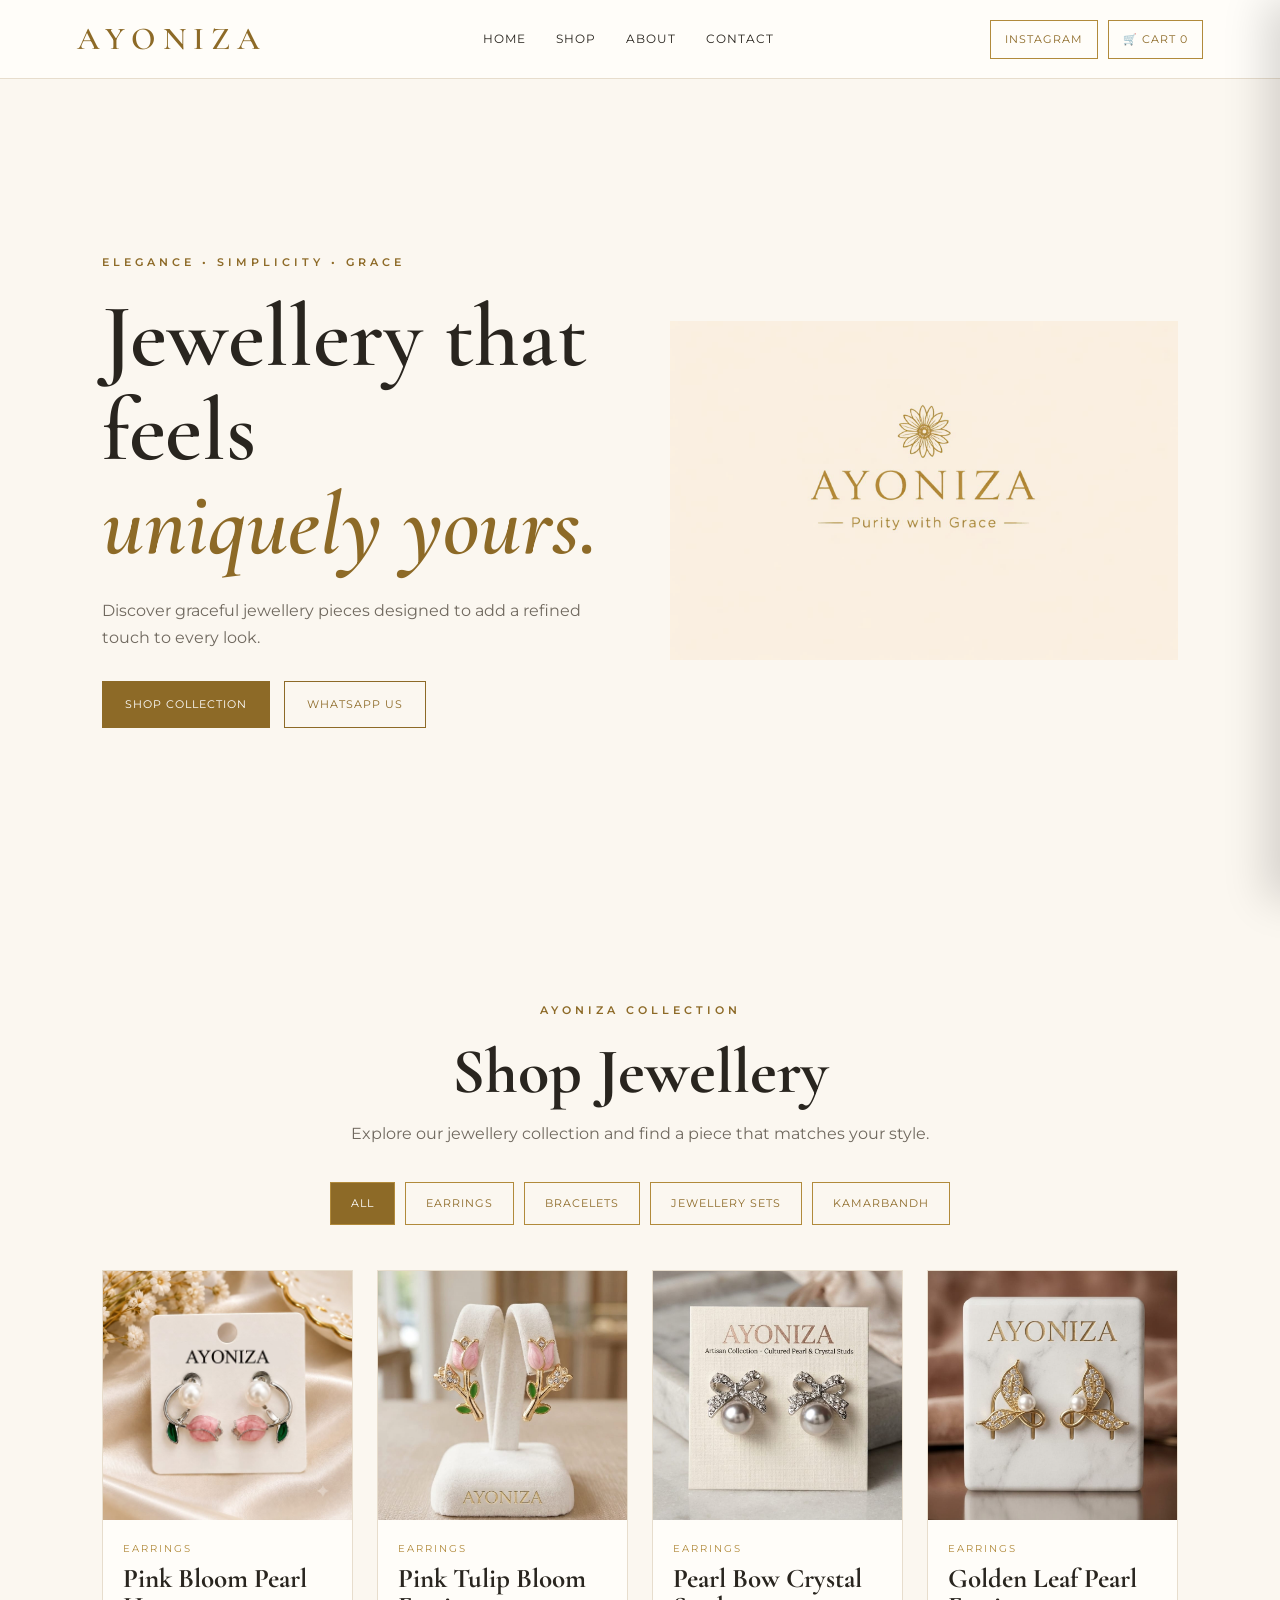
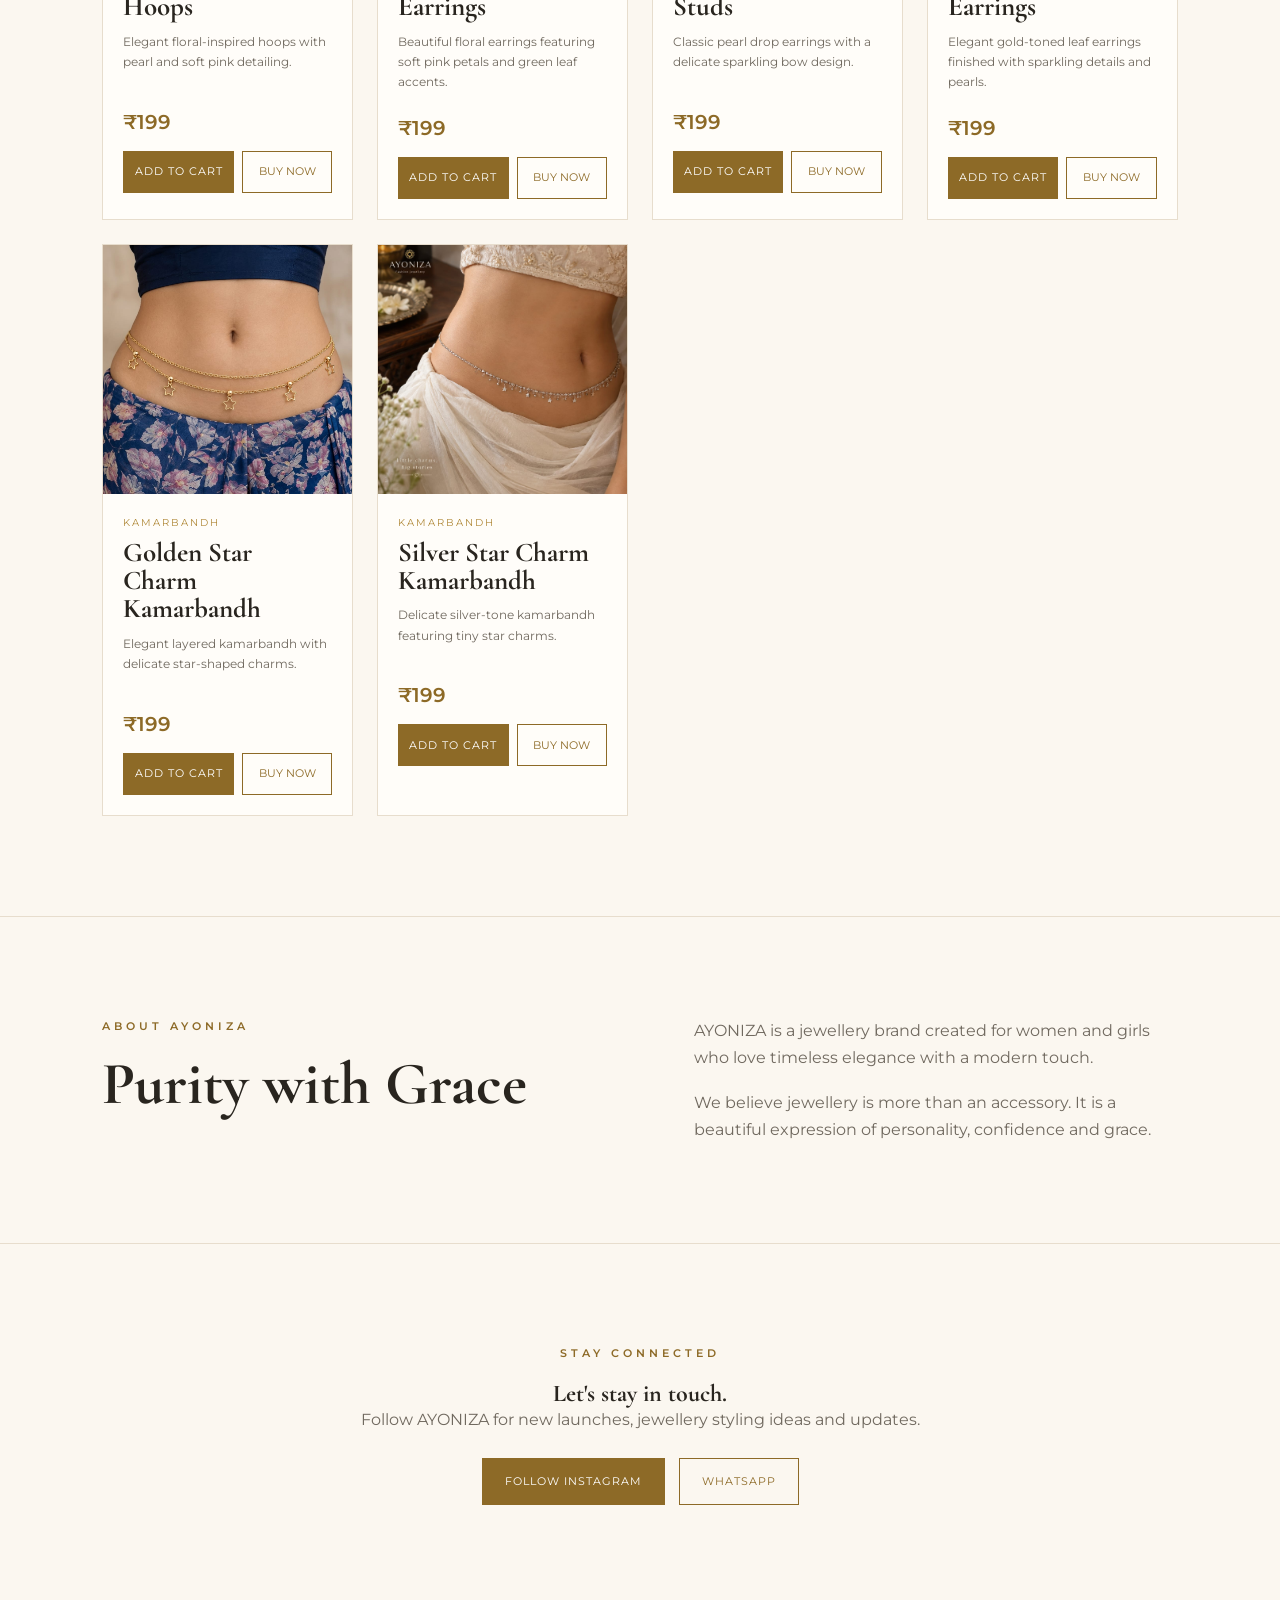
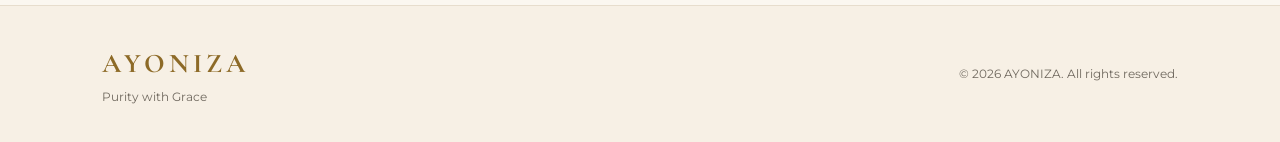
==== index.html @ dfd4af5a "Update index.html" ====
<!DOCTYPE html>
<html lang="en">
<head>
<meta charset="UTF-8">
<meta name="viewport" content="width=device-width, initial-scale=1.0">
<title>AYONIZA | Purity with Grace</title>
<link rel="stylesheet" href="style.css">
</head>
<body>

<header class="navbar">
  <a href="#home" class="logo-text">AYONIZA</a>
  <nav>
    <a href="#home">Home</a>
    <a href="#shop">Shop</a>
    <a href="#about">About</a>
    <a href="#contact">Contact</a>
  </nav>
  <div class="nav-actions">
    <a class="instagram-btn" href="https://www.instagram.com/_ayoniza_/" target="_blank" rel="noopener">Instagram</a>
    <button class="cart-btn" id="openCartBtn" type="button">🛒 Cart <span id="cartCount">0</span></button>
  </div>
</header>

<main>
<section id="home" class="hero">
  <div class="hero-content">
    <p class="small-title">ELEGANCE • SIMPLICITY • GRACE</p>
    <h1>Jewellery that feels <span>uniquely yours.</span></h1>
    <p class="hero-description">Discover graceful jewellery pieces designed to add a refined touch to every look.</p>
    <div class="buttons">
      <a class="btn primary" href="#shop">Shop Collection</a>
      <a class="btn secondary" href="https://wa.me/919203703177" target="_blank">WhatsApp Us</a>
    </div>
  </div>
  <div class="hero-logo">
    <img src="assets/ayoniza-logo.jpeg" alt="AYONIZA - Purity with Grace">
  </div>
</section>

<section id="shop" class="shop-section">
  <div class="section-title">
    <p class="small-title">AYONIZA COLLECTION</p>
    <h2>Shop Jewellery</h2>
    <p>Explore our jewellery collection and find a piece that matches your style.</p>
  </div>

  <div class="category-buttons">
    <button class="category-btn active" data-category="all">All</button>
    <button class="category-btn" data-category="earrings">Earrings</button>
    <button class="category-btn" data-category="bracelets">Bracelets</button>
    <button class="category-btn" data-category="sets">Jewellery Sets</button>
    <button class="category-btn" data-category="kamarbandh">Kamarbandh</button>
  </div>

  <div class="products-grid">
    <article class="product-card" data-category="earrings">
      <div class="product-image"><img src="assets/earring-1.jpg" alt="Pink Bloom Pearl Hoops"></div>
      <div class="product-info">
        <p class="product-category">EARRINGS</p>
        <h3>Pink Bloom Pearl Hoops</h3>
        <p class="product-description">Elegant floral-inspired hoops with pearl and soft pink detailing.</p>
        <div class="product-bottom">
          <span class="product-price">₹199</span>
          <div class="product-actions" style="display: flex; gap: 8px; width: 100%;">
            <button class="add-cart-btn" data-id="pink-bloom-pearl-hoops" data-name="Pink Bloom Pearl Hoops" data-price="199" data-image="assets/earring-1.jpg" style="flex: 1;">Add to Cart</button>
            <button class="buy-now-btn" data-id="pink-bloom-pearl-hoops" data-name="Pink Bloom Pearl Hoops" data-price="199" data-image="assets/earring-1.jpg" style="flex: 1; background: transparent; color: var(--dark-gold); border: 1px solid var(--dark-gold); cursor: pointer; font-size: 11px; text-transform: uppercase;">Buy Now</button>
          </div>
        </div>
      </div>
    </article>

    <article class="product-card" data-category="earrings">
      <div class="product-image"><img src="assets/earring-2.jpg" alt="Pink Tulip Bloom Earrings"></div>
      <div class="product-info">
        <p class="product-category">EARRINGS</p>
        <h3>Pink Tulip Bloom Earrings</h3>
        <p class="product-description">Beautiful floral earrings featuring soft pink petals and green leaf accents.</p>
        <div class="product-bottom">
          <span class="product-price">₹199</span>
          <div class="product-actions" style="display: flex; gap: 8px; width: 100%;">
            <button class="add-cart-btn" data-id="pink-tulip-bloom-earrings" data-name="Pink Tulip Bloom Earrings" data-price="199" data-image="assets/earring-2.jpg" style="flex: 1;">Add to Cart</button>
            <button class="buy-now-btn" data-id="pink-tulip-bloom-earrings" data-name="Pink Tulip Bloom Earrings" data-price="199" data-image="assets/earring-2.jpg" style="flex: 1; background: transparent; color: var(--dark-gold); border: 1px solid var(--dark-gold); cursor: pointer; font-size: 11px; text-transform: uppercase;">Buy Now</button>
          </div>
        </div>
      </div>
    </article>

    <article class="product-card" data-category="earrings">
      <div class="product-image"><img src="assets/earring-3.jpg" alt="Pearl Bow Crystal Studs"></div>
      <div class="product-info">
        <p class="product-category">EARRINGS</p>
        <h3>Pearl Bow Crystal Studs</h3>
        <p class="product-description">Classic pearl drop earrings with a delicate sparkling bow design.</p>
        <div class="product-bottom">
          <span class="product-price">₹199</span>
          <div class="product-actions" style="display: flex; gap: 8px; width: 100%;">
            <button class="add-cart-btn" data-id="pearl-bow-crystal-studs" data-name="Pearl Bow Crystal Studs" data-price="199" data-image="assets/earring-3.jpg" style="flex: 1;">Add to Cart</button>
            <button class="buy-now-btn" data-id="pearl-bow-crystal-studs" data-name="Pearl Bow Crystal Studs" data-price="199" data-image="assets/earring-3.jpg" style="flex: 1; background: transparent; color: var(--dark-gold); border: 1px solid var(--dark-gold); cursor: pointer; font-size: 11px; text-transform: uppercase;">Buy Now</button>
          </div>
        </div>
      </div>
    </article>

    <article class="product-card" data-category="earrings">
      <div class="product-image"><img src="assets/earring-4.jpg" alt="Golden Leaf Pearl Earrings"></div>
      <div class="product-info">
        <p class="product-category">EARRINGS</p>
        <h3>Golden Leaf Pearl Earrings</h3>
        <p class="product-description">Elegant gold-toned leaf earrings finished with sparkling details and pearls.</p>
        <div class="product-bottom">
          <span class="product-price">₹199</span>
          <div class="product-actions" style="display: flex; gap: 8px; width: 100%;">
            <button class="add-cart-btn" data-id="golden-leaf-pearl-earrings" data-name="Golden Leaf Pearl Earrings" data-price="199" data-image="assets/earring-4.jpg" style="flex: 1;">Add to Cart</button>
            <button class="buy-now-btn" data-id="golden-leaf-pearl-earrings" data-name="Golden Leaf Pearl Earrings" data-price="199" data-image="assets/earring-4.jpg" style="flex: 1; background: transparent; color: var(--dark-gold); border: 1px solid var(--dark-gold); cursor: pointer; font-size: 11px; text-transform: uppercase;">Buy Now</button>
          </div>
        </div>
      </div>
    </article>

    <article class="product-card" data-category="kamarbandh">
      <div class="product-image"><img src="assets/kamarbandh-1.png" alt="Golden Star Charm Kamarbandh"></div>
      <div class="product-info">
        <p class="product-category">KAMARBANDH</p>
        <h3>Golden Star Charm Kamarbandh</h3>
        <p class="product-description">Elegant layered kamarbandh with delicate star-shaped charms.</p>
        <div class="product-bottom">
          <span class="product-price">₹199</span>
          <div class="product-actions" style="display: flex; gap: 8px; width: 100%;">
            <button class="add-cart-btn" data-id="golden-star-charm-kamarbandh" data-name="Golden Star Charm Kamarbandh" data-price="199" data-image="assets/kamarbandh-1.png" style="flex: 1;">Add to Cart</button>
            <button class="buy-now-btn" data-id="golden-star-charm-kamarbandh" data-name="Golden Star Charm Kamarbandh" data-price="199" data-image="assets/kamarbandh-1.png" style="flex: 1; background: transparent; color: var(--dark-gold); border: 1px solid var(--dark-gold); cursor: pointer; font-size: 11px; text-transform: uppercase;">Buy Now</button>
          </div>
        </div>
      </div>
    </article>

    <article class="product-card" data-category="kamarbandh">
      <div class="product-image"><img src="assets/kamarbandh-2.png" alt="Silver Star Charm Kamarbandh"></div>
      <div class="product-info">
        <p class="product-category">KAMARBANDH</p>
        <h3>Silver Star Charm Kamarbandh</h3>
        <p class="product-description">Delicate silver-tone kamarbandh featuring tiny star charms.</p>
        <div class="product-bottom">
          <span class="product-price">₹199</span>
          <div class="product-actions" style="display: flex; gap: 8px; width: 100%;">
            <button class="add-cart-btn" data-id="silver-star-charm-kamarbandh" data-name="Silver Star Charm Kamarbandh" data-price="199" data-image="assets/silver-star-charm-kamarbandh" style="flex: 1;">Add to Cart</button>
            <button class="buy-now-btn" data-id="silver-star-charm-kamarbandh" data-name="Silver Star Charm Kamarbandh" data-price="199" data-image="assets/kamarbandh-2.png" style="flex: 1; background: transparent; color: var(--dark-gold); border: 1px solid var(--dark-gold); cursor: pointer; font-size: 11px; text-transform: uppercase;">Buy Now</button>
          </div>
        </div>
      </div>
    </article>
  </div>
</section>

<section id="about" class="about section">
  <div><p class="small-title">ABOUT AYONIZA</p><h2>Purity with Grace</h2></div>
  <div class="about-text">
    <p>AYONIZA is a jewellery brand created for women and girls who love timeless elegance with a modern touch.</p>
    <p>We believe jewellery is more than an accessory. It is a beautiful expression of personality, confidence and grace.</p>
  </div>
</section>

<section id="contact" class="contact section">
  <p class="small-title">STAY CONNECTED</p>
  <h2>Let's stay in touch.</h2>
  <p>Follow AYONIZA for new launches, jewellery styling ideas and updates.</p>
  <div class="buttons">
    <a class="btn primary" href="https://www.instagram.com/_ayoniza_/" target="_blank">Follow Instagram</a>
    <a class="btn secondary" href="https://wa.me/919203703177" target="_blank">WhatsApp</a>
  </div>
</section>
</main>

<footer>
  <div><strong>AYONIZA</strong><span>Purity with Grace</span></div>
  <p>© 2026 AYONIZA. All rights reserved.</p>
</footer>

<div class="cart-overlay" id="cartOverlay"></div>

<aside class="cart-drawer" id="cartDrawer">
  <div class="cart-header">
    <div><p class="small-title">YOUR BAG</p><h3>Shopping Cart</h3></div>
    <button class="close-cart" id="closeCartBtn" type="button">×</button>
  </div>

  <div class="cart-items" id="cartItems"></div>

  <div class="cart-footer">
    <div class="cart-total-row">
      <span>Subtotal</span>
      <strong id="cartTotal">₹0</strong>
    </div>

    <!-- Customer Details Form -->
    <div class="checkout-form" style="margin: 15px 0; display: flex; flex-direction: column; gap: 8px;">
      <p style="font-size: 11px; font-weight: 600; color: var(--dark-gold); text-transform: uppercase; letter-spacing: 1px;">Delivery Details</p>
      <input type="text" id="custName" placeholder="Full Name *" required style="padding: 8px; border: 1px solid var(--border); font-size: 12px; width: 100%;">
      <input type="tel" id="custPhone" placeholder="Phone Number *" required style="padding: 8px; border: 1px solid var(--border); font-size: 12px; width: 100%;">
      <textarea id="custAddress" placeholder="Full Address with Pincode *" rows="2" required style="padding: 8px; border: 1px solid var(--border); font-size: 12px; width: 100%; font-family: inherit;"></textarea>
    </div>

    <!-- UPI Payment Section -->
    <div class="upi-payment-box" style="margin-bottom: 15px; padding: 12px; border: 1px solid var(--border); background: #fff; text-align: center;">
      <p style="font-size: 12px; font-weight: 600; color: var(--dark-gold); margin-bottom: 5px;">Pay via UPI</p>
      <p style="font-size: 11px; color: var(--gray); margin-bottom: 8px;">UPI ID: <strong>9589790094-2@ybl</strong></p>
      <a id="upiPayBtn" href="#" class="btn primary" style="display: block; font-size: 10px; padding: 8px; text-align: center;">Pay via Any UPI App</a>
    </div>

    <p class="cart-note">Payment karne ke baad WhatsApp Order button par click karein.</p>
    <button class="checkout-btn" id="checkoutBtn" type="button">Place Order on WhatsApp</button>
    <button class="continue-btn" id="continueShoppingBtn" type="button">Continue Shopping</button>
  </div>
</aside>

<script src="script.js"></script>
</body>
</html>
---- style.css ----
@import url('https://fonts.googleapis.com/css2?family=Cormorant+Garamond:wght@500;600;700&family=Montserrat:wght@400;500;600&display=swap');

:root{--cream:#fbf7f0;--white:#fffdf9;--gold:#b18a3b;--dark-gold:#8d6a27;--black:#29251f;--gray:#70695f;--border:#e7ddcd;}
*{box-sizing:border-box;margin:0;padding:0}
html{scroll-behavior:smooth}
body{background:var(--cream);color:var(--black);font-family:Montserrat,Arial,sans-serif;line-height:1.7}
body.cart-open{overflow:hidden}
a{text-decoration:none;color:inherit}
button{font:inherit}

.navbar{min-height:78px;padding:12px 6%;display:flex;align-items:center;justify-content:space-between;gap:18px;background:rgba(255,253,249,.97);border-bottom:1px solid var(--border);position:sticky;top:0;z-index:100;backdrop-filter:blur(10px)}
.logo-text{font-family:"Cormorant Garamond",serif;font-size:32px;letter-spacing:7px;color:var(--dark-gold);font-weight:600}
nav{display:flex;gap:30px}nav a{font-size:12px;text-transform:uppercase;letter-spacing:1px}nav a:hover{color:var(--gold)}
.nav-actions{display:flex;align-items:center;gap:10px}
.instagram-btn,.cart-btn{border:1px solid var(--gold);background:transparent;color:var(--dark-gold);padding:9px 14px;font-size:11px;text-transform:uppercase;letter-spacing:1px;cursor:pointer}
.instagram-btn:hover,.cart-btn:hover{background:var(--dark-gold);color:#fff}

.hero{min-height:calc(100vh - 78px);max-width:1400px;margin:auto;padding:70px 8%;display:grid;grid-template-columns:1fr 1fr;align-items:center;gap:60px}
.hero-content{max-width:650px}
.small-title{color:var(--dark-gold);font-size:11px;font-weight:600;letter-spacing:4px;margin-bottom:18px}
h1,h2,h3,h4{font-family:"Cormorant Garamond",serif;line-height:1.05}
h1{font-size:clamp(55px,7vw,90px);font-weight:600}
h1 span{display:block;color:var(--dark-gold);font-style:italic}
.hero-description{max-width:520px;margin:25px 0 30px;color:var(--gray)}
.buttons{display:flex;gap:14px;flex-wrap:wrap}
.btn{padding:13px 22px;border:1px solid var(--dark-gold);font-size:11px;letter-spacing:1px;text-transform:uppercase}
.btn.primary{background:var(--dark-gold);color:#fff}.btn.secondary{color:var(--dark-gold)}
.hero-logo{display:flex;justify-content:center}.hero-logo img{width:100%;max-width:550px;mix-blend-mode:multiply}

.shop-section{max-width:1400px;margin:auto;padding:100px 8%}
.section-title{text-align:center;max-width:700px;margin:0 auto 35px}.section-title h2{font-size:clamp(45px,5vw,65px);margin-bottom:15px}.section-title>p:last-child{color:var(--gray)}
.category-buttons{display:flex;justify-content:center;flex-wrap:wrap;gap:10px;margin-bottom:45px}
.category-btn{background:transparent;border:1px solid var(--gold);color:var(--dark-gold);padding:11px 20px;cursor:pointer;font-size:11px;text-transform:uppercase;letter-spacing:1px}
.category-btn:hover,.category-btn.active{background:var(--dark-gold);color:#fff}
.products-grid{display:grid;grid-template-columns:repeat(4,1fr);gap:24px}
.product-card{background:var(--white);border:1px solid var(--border);overflow:hidden;transition:.3s}
.product-card:hover{transform:translateY(-5px);box-shadow:0 18px 45px rgba(75,55,25,.12)}
.product-image{width:100%;aspect-ratio:1/1;overflow:hidden;background:#f1ebe1}
.product-image img{width:100%;height:100%;object-fit:cover;display:block}
.product-info{padding:20px}.product-category{color:var(--gold);font-size:10px;letter-spacing:2px;margin-bottom:8px}.product-info h3{font-size:27px;margin-bottom:10px}.product-description{color:var(--gray);font-size:12px;min-height:55px}
.product-bottom{margin-top:18px}.product-price{display:block;color:var(--dark-gold);font-size:20px;font-weight:600;margin-bottom:12px}.product-actions{display:flex}
.add-cart-btn{width:100%;display:inline-flex;justify-content:center;align-items:center;min-height:42px;border:1px solid var(--dark-gold);padding:8px 10px;font-size:11px;text-transform:uppercase;letter-spacing:1px;cursor:pointer;background:var(--dark-gold);color:#fff}
.add-cart-btn:hover{background:#6f511b}

.section{max-width:1300px;margin:auto;padding:100px 8%}.about{border-top:1px solid var(--border);border-bottom:1px solid var(--border);display:grid;grid-template-columns:1fr 1fr;gap:10%}.about h2{font-size:60px}.about-text{color:var(--gray)}.about-text p+p{margin-top:18px}
.contact{text-align:center}.contact>p:not(.small-title){max-width:600px;margin:0 auto 25px;color:var(--gray)}.contact .buttons{justify-content:center}
footer{border-top:1px solid var(--border);background:#f7f0e5;padding:35px 8%;display:flex;justify-content:space-between;align-items:center;color:var(--gray);font-size:12px}footer div{display:flex;flex-direction:column}footer strong{font-family:"Cormorant Garamond",serif;font-size:27px;color:var(--dark-gold);letter-spacing:4px}

.cart-overlay{position:fixed;inset:0;background:rgba(0,0,0,.38);opacity:0;visibility:hidden;transition:.3s;z-index:200}.cart-overlay.show{opacity:1;visibility:visible}
.cart-drawer{position:fixed;top:0;right:0;width:min(450px,100%);height:100vh;background:var(--white);box-shadow:-15px 0 40px rgba(0,0,0,.15);transform:translateX(100%);transition:transform .35s ease;z-index:201;display:flex;flex-direction:column}.cart-drawer.open{transform:translateX(0)}
.cart-header{padding:25px;border-bottom:1px solid var(--border);display:flex;justify-content:space-between;gap:15px}.cart-header .small-title{margin-bottom:5px}.cart-header h3{font-size:34px}.close-cart{width:38px;height:38px;border:1px solid var(--border);background:transparent;font-size:27px;cursor:pointer;color:var(--dark-gold)}
.cart-items{flex:1;overflow-y:auto;padding:18px 25px}.empty-cart{text-align:center;color:var(--gray);padding:60px 20px}.empty-cart h4{font-size:28px;color:var(--black);margin-bottom:8px}.empty-cart-icon{font-size:42px;margin-bottom:14px}
.cart-item{display:grid;grid-template-columns:75px 1fr auto;gap:12px;padding:15px 0;border-bottom:1px solid var(--border)}.cart-item img{width:75px;height:75px;object-fit:cover}.cart-item-name{font-family:"Cormorant Garamond",serif;font-size:22px;line-height:1.05}.cart-item-price{color:var(--dark-gold);font-size:13px;margin-top:5px}
.quantity-controls{display:flex;align-items:center;gap:8px;margin-top:10px}.quantity-btn{width:27px;height:27px;border:1px solid var(--border);background:#fff;cursor:pointer;color:var(--dark-gold)}.quantity-value{min-width:20px;text-align:center;font-size:13px}.remove-item{border:0;background:transparent;color:#8a4c42;font-size:12px;cursor:pointer;align-self:center}
.cart-footer{border-top:1px solid var(--border);padding:20px 25px 25px;background:#faf3e8}.cart-total-row{display:flex;justify-content:space-between;align-items:center;font-size:15px}.cart-total-row strong{color:var(--dark-gold);font-size:22px}.cart-note{color:var(--gray);font-size:11px;margin:8px 0 15px}
.checkout-btn,.continue-btn{width:100%;min-height:46px;border:1px solid var(--dark-gold);cursor:pointer;font-size:11px;text-transform:uppercase;letter-spacing:1px}.checkout-btn{background:var(--dark-gold);color:#fff}.continue-btn{margin-top:9px;background:transparent;color:var(--dark-gold)}

@media(max-width:1100px){.products-grid{grid-template-columns:repeat(3,1fr)}}
@media(max-width:900px){.navbar{flex-wrap:wrap}nav{order:3;width:100%;justify-content:center}.hero{grid-template-columns:1fr;text-align:center;padding:60px 6%}.hero-logo{order:-1}.hero-content{margin:auto}.hero-description{margin-left:auto;margin-right:auto}.buttons{justify-content:center}.about{grid-template-columns:1fr;gap:30px}}
@media(max-width:700px){.products-grid{grid-template-columns:repeat(2,1fr)}.shop-section,.section{padding-left:5%;padding-right:5%}}
@media(max-width:520px){.logo-text{font-size:27px}.nav-actions{width:100%;justify-content:center}.products-grid{grid-template-columns:1fr}.cart-item{grid-template-columns:65px 1fr auto}.cart-item img{width:65px;height:65px}}
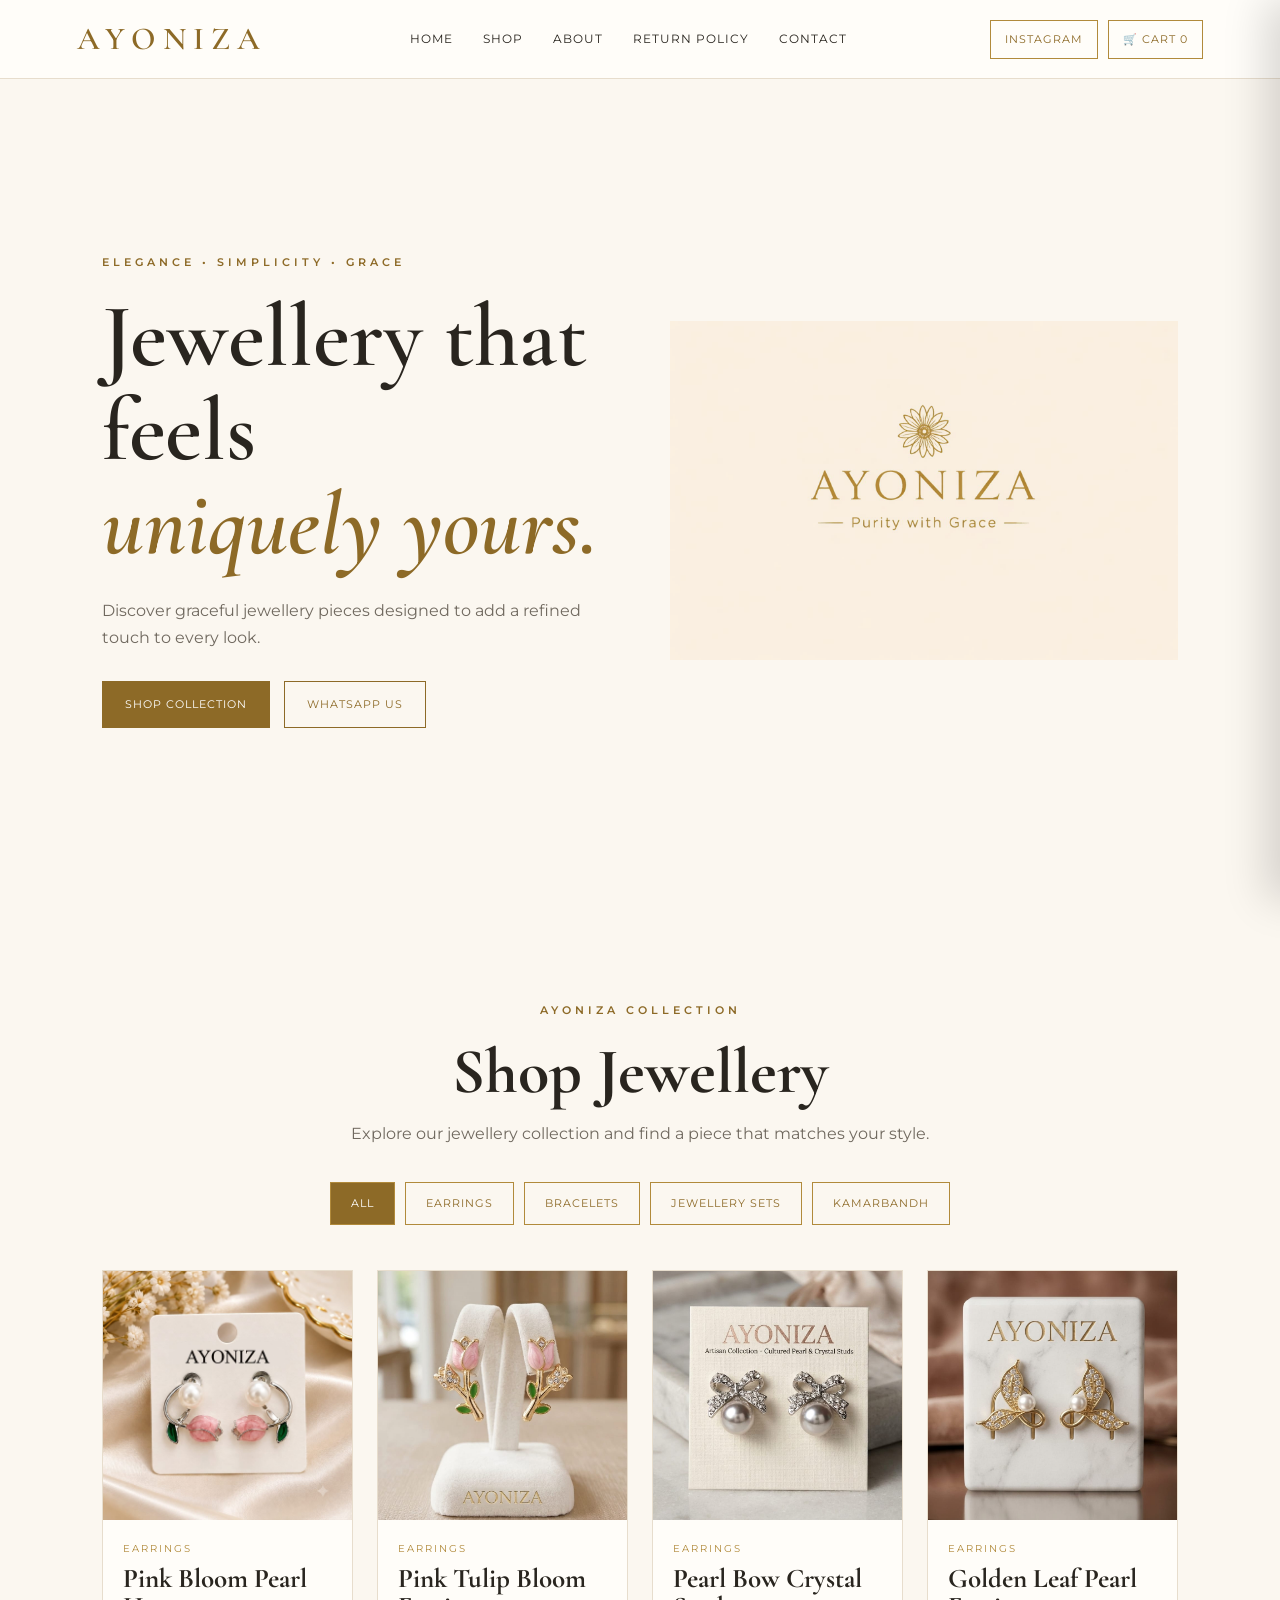
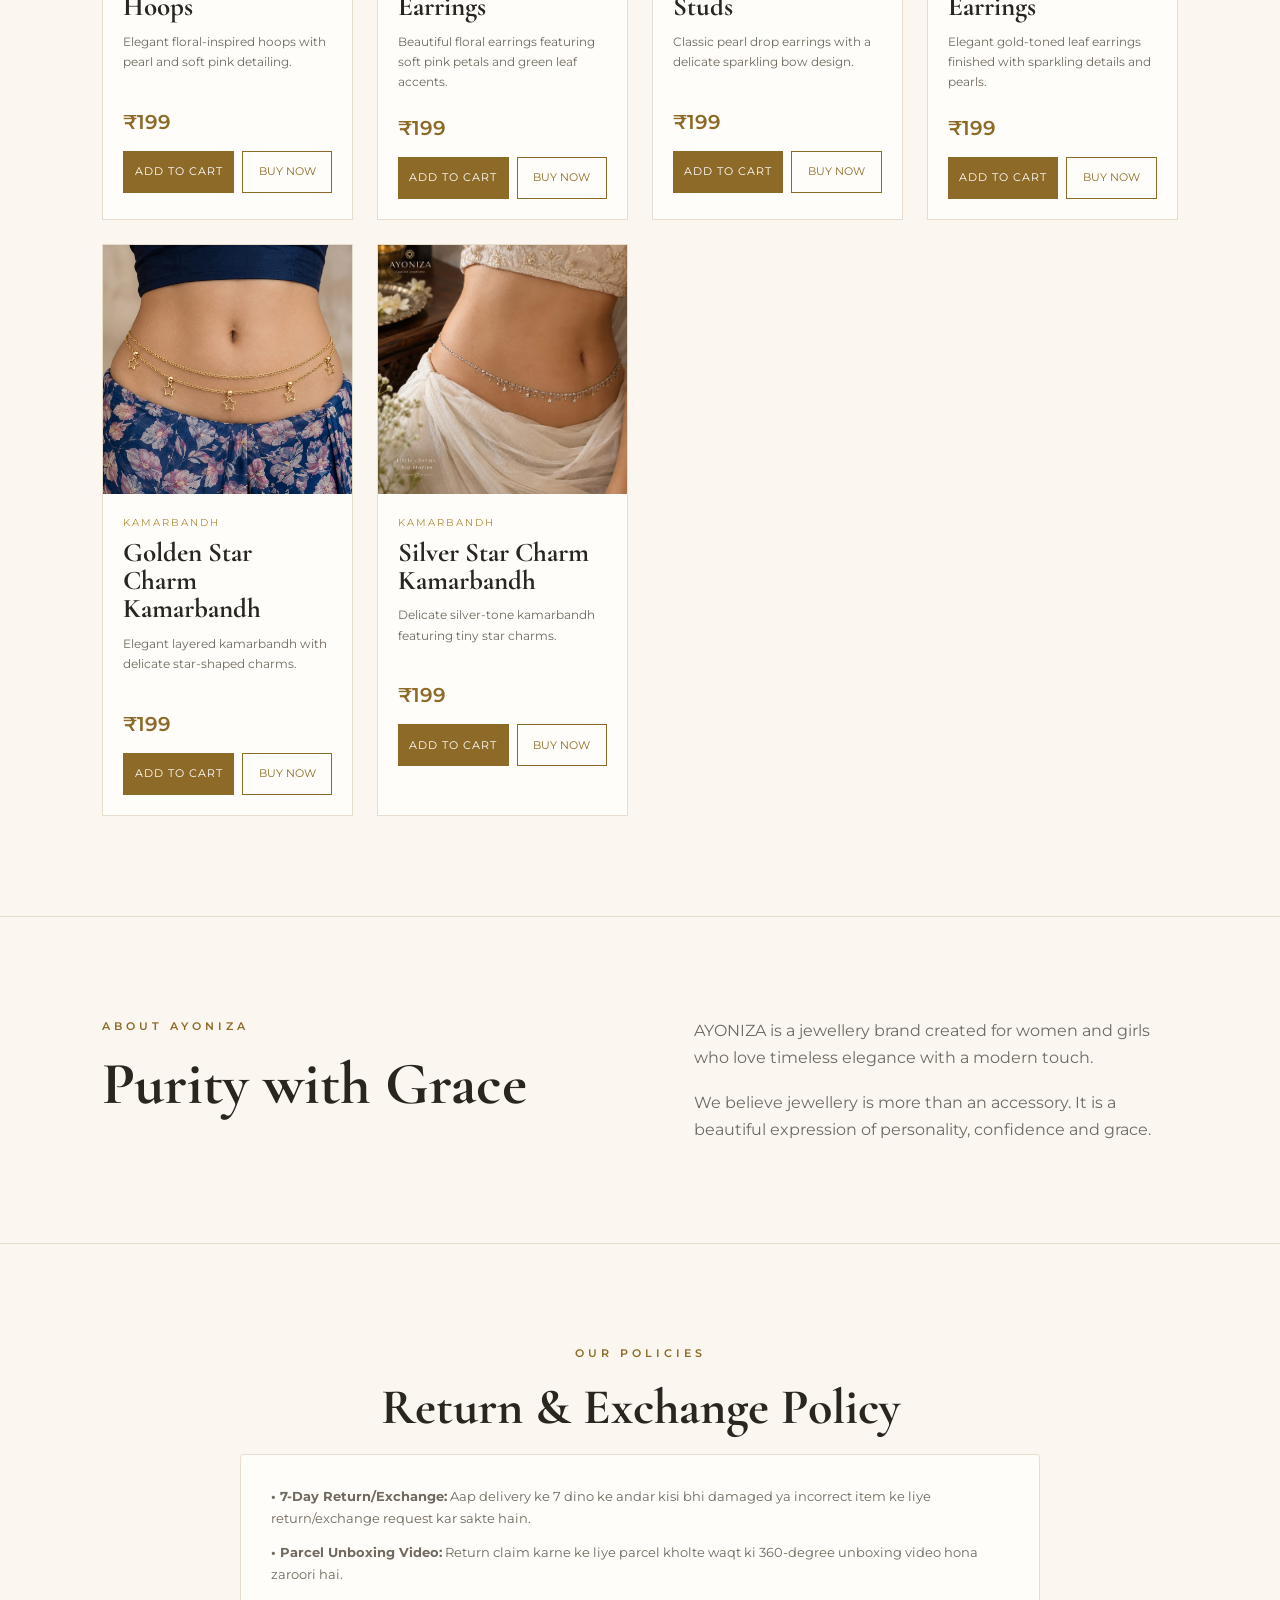
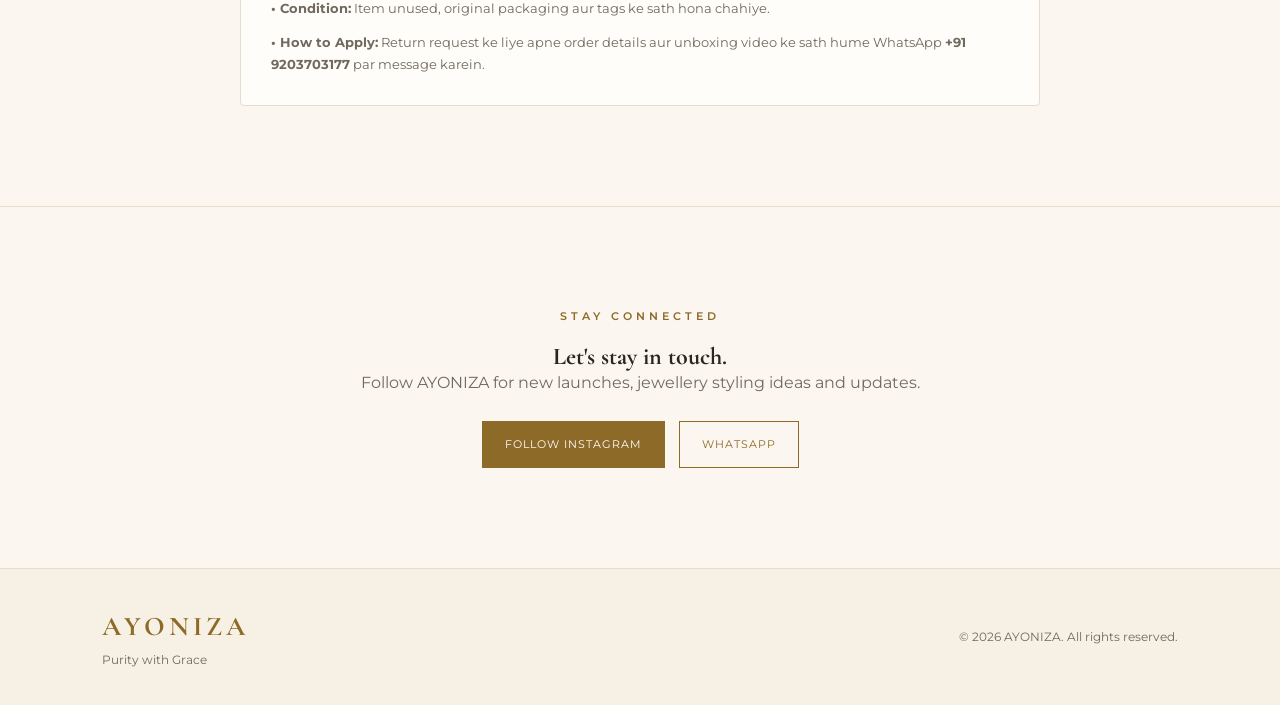
==== commit 2920c68b: "Update index.html" ====
--- a/index.html
+++ b/index.html
@@ -14,6 +14,7 @@
     <a href="#home">Home</a>
     <a href="#shop">Shop</a>
     <a href="#about">About</a>
+    <a href="#returns">Return Policy</a>
     <a href="#contact">Contact</a>
   </nav>
   <div class="nav-actions">
@@ -143,7 +144,7 @@
         <div class="product-bottom">
           <span class="product-price">₹199</span>
           <div class="product-actions" style="display: flex; gap: 8px; width: 100%;">
-            <button class="add-cart-btn" data-id="silver-star-charm-kamarbandh" data-name="Silver Star Charm Kamarbandh" data-price="199" data-image="assets/silver-star-charm-kamarbandh" style="flex: 1;">Add to Cart</button>
+            <button class="add-cart-btn" data-id="silver-star-charm-kamarbandh" data-name="Silver Star Charm Kamarbandh" data-price="199" data-image="assets/kamarbandh-2.png" style="flex: 1;">Add to Cart</button>
             <button class="buy-now-btn" data-id="silver-star-charm-kamarbandh" data-name="Silver Star Charm Kamarbandh" data-price="199" data-image="assets/kamarbandh-2.png" style="flex: 1; background: transparent; color: var(--dark-gold); border: 1px solid var(--dark-gold); cursor: pointer; font-size: 11px; text-transform: uppercase;">Buy Now</button>
           </div>
         </div>
@@ -157,6 +158,20 @@
   <div class="about-text">
     <p>AYONIZA is a jewellery brand created for women and girls who love timeless elegance with a modern touch.</p>
     <p>We believe jewellery is more than an accessory. It is a beautiful expression of personality, confidence and grace.</p>
+  </div>
+</section>
+
+<!-- Return Policy Section -->
+<section id="returns" class="section" style="border-bottom: 1px solid var(--border);">
+  <div style="text-align: center; max-width: 800px; margin: 0 auto;">
+    <p class="small-title">OUR POLICIES</p>
+    <h2 style="font-size: clamp(35px, 4vw, 50px); margin-bottom: 20px;">Return & Exchange Policy</h2>
+    <div style="text-align: left; background: var(--white); padding: 30px; border: 1px solid var(--border); border-radius: 4px; font-size: 13px; color: var(--gray);">
+      <p style="margin-bottom: 12px;"><strong>• 7-Day Return/Exchange:</strong> Aap delivery ke 7 dino ke andar kisi bhi damaged ya incorrect item ke liye return/exchange request kar sakte hain.</p>
+      <p style="margin-bottom: 12px;"><strong>• Parcel Unboxing Video:</strong> Return claim karne ke liye parcel kholte waqt ki 360-degree unboxing video hona zaroori hai.</p>
+      <p style="margin-bottom: 12px;"><strong>• Condition:</strong> Item unused, original packaging aur tags ke sath hona chahiye.</p>
+      <p style="margin-bottom: 0;"><strong>• How to Apply:</strong> Return request ke liye apne order details aur unboxing video ke sath hume WhatsApp <strong>+91 9203703177</strong> par message karein.</p>
+    </div>
   </div>
 </section>
 
@@ -207,7 +222,7 @@
       <a id="upiPayBtn" href="#" class="btn primary" style="display: block; font-size: 10px; padding: 8px; text-align: center;">Pay via Any UPI App</a>
     </div>
 
-    <p class="cart-note">Payment karne ke baad WhatsApp Order button par click karein.</p>
+    <p class="cart-note">7-Day Easy Returns Available. Payment karne ke baad Order button par click karein.</p>
     <button class="checkout-btn" id="checkoutBtn" type="button">Place Order on WhatsApp</button>
     <button class="continue-btn" id="continueShoppingBtn" type="button">Continue Shopping</button>
   </div>
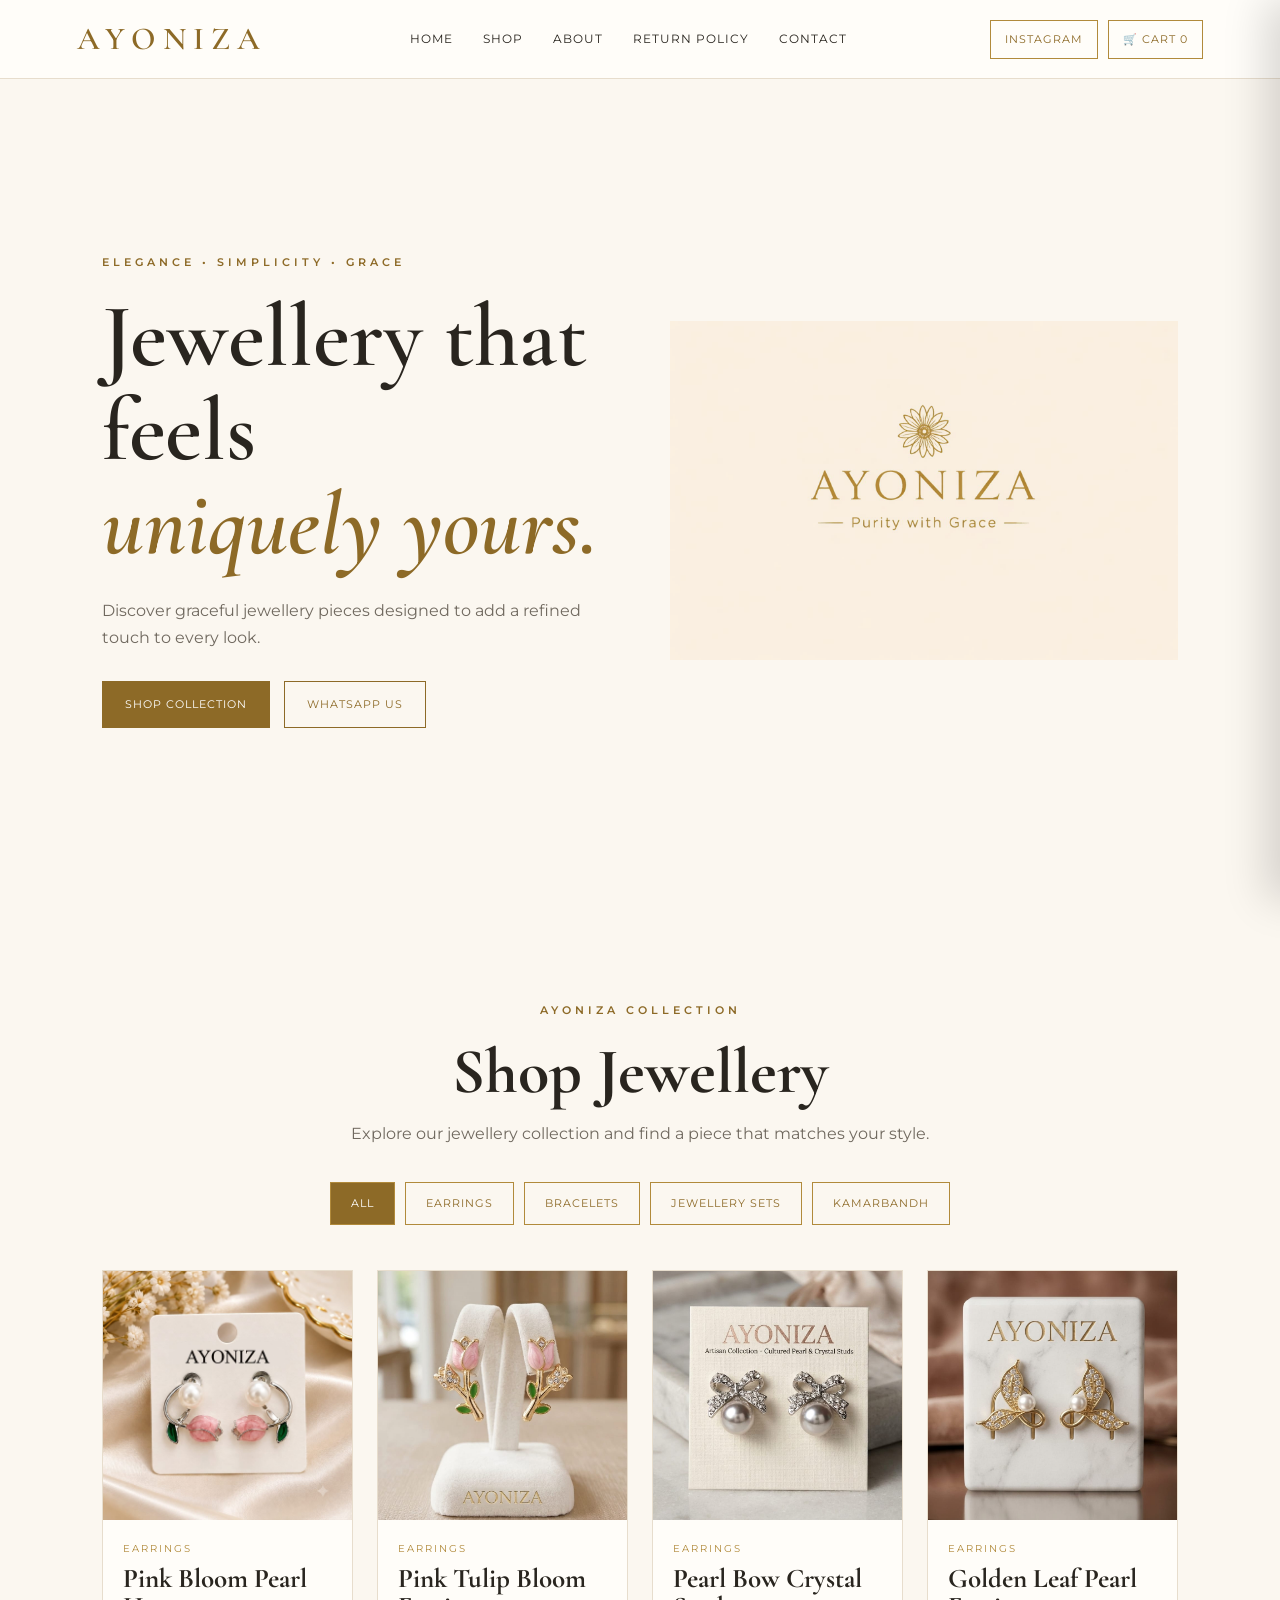
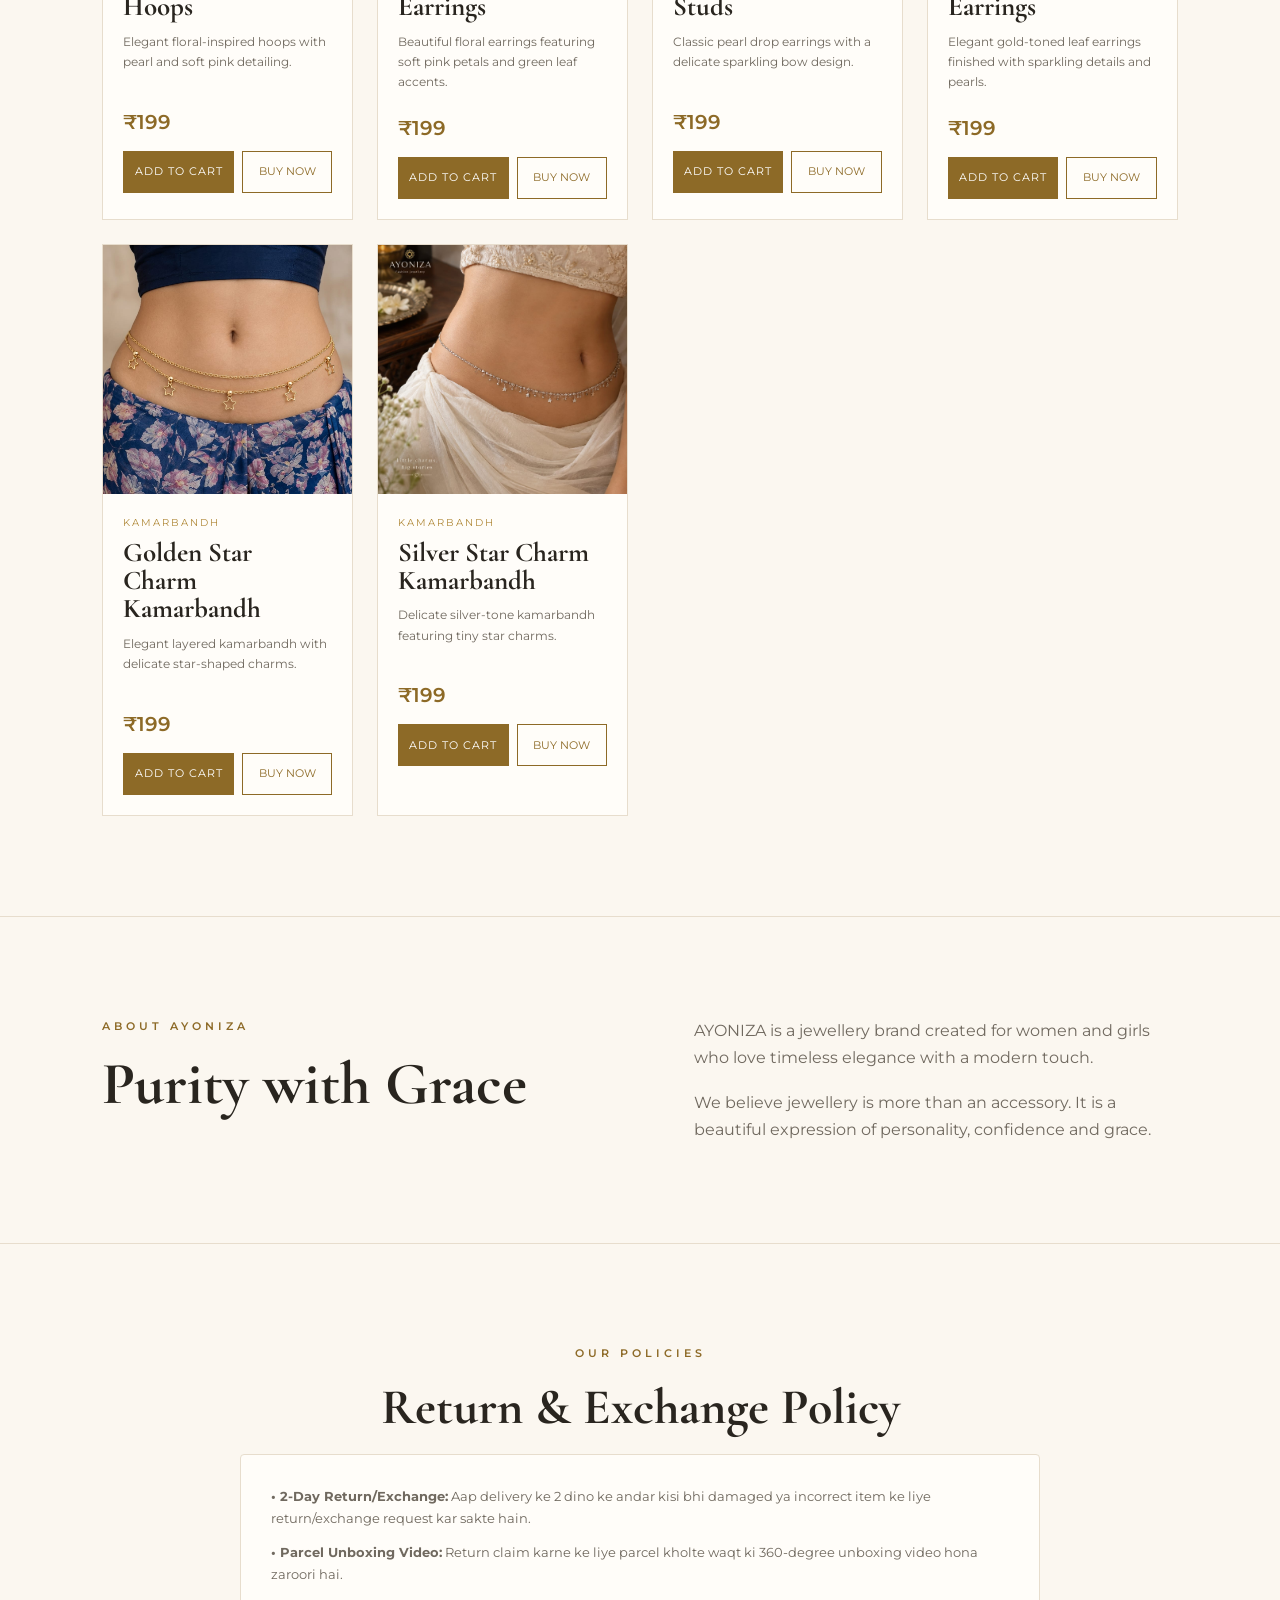
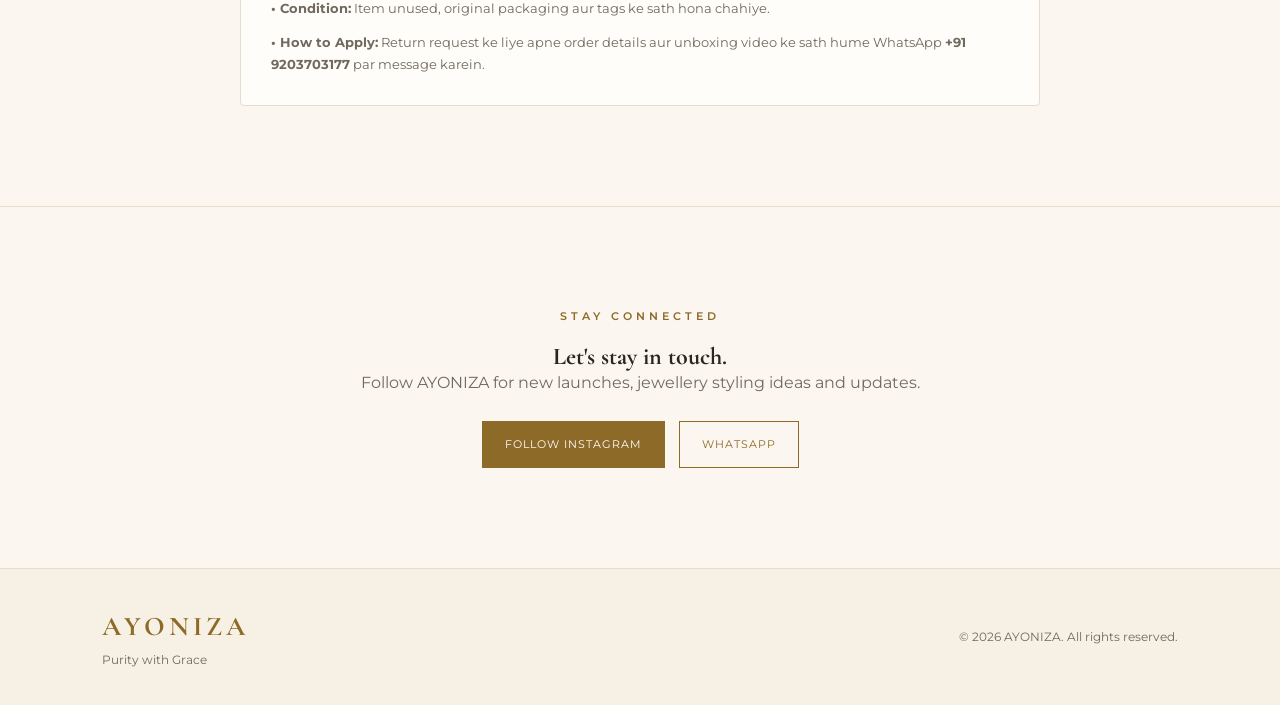
==== commit d09c0def: "Update index.html" ====
--- a/index.html
+++ b/index.html
@@ -167,7 +167,7 @@
     <p class="small-title">OUR POLICIES</p>
     <h2 style="font-size: clamp(35px, 4vw, 50px); margin-bottom: 20px;">Return & Exchange Policy</h2>
     <div style="text-align: left; background: var(--white); padding: 30px; border: 1px solid var(--border); border-radius: 4px; font-size: 13px; color: var(--gray);">
-      <p style="margin-bottom: 12px;"><strong>• 7-Day Return/Exchange:</strong> Aap delivery ke 7 dino ke andar kisi bhi damaged ya incorrect item ke liye return/exchange request kar sakte hain.</p>
+      <p style="margin-bottom: 12px;"><strong>• 2-Day Return/Exchange:</strong> Aap delivery ke 2 dino ke andar kisi bhi damaged ya incorrect item ke liye return/exchange request kar sakte hain.</p>
       <p style="margin-bottom: 12px;"><strong>• Parcel Unboxing Video:</strong> Return claim karne ke liye parcel kholte waqt ki 360-degree unboxing video hona zaroori hai.</p>
       <p style="margin-bottom: 12px;"><strong>• Condition:</strong> Item unused, original packaging aur tags ke sath hona chahiye.</p>
       <p style="margin-bottom: 0;"><strong>• How to Apply:</strong> Return request ke liye apne order details aur unboxing video ke sath hume WhatsApp <strong>+91 9203703177</strong> par message karein.</p>
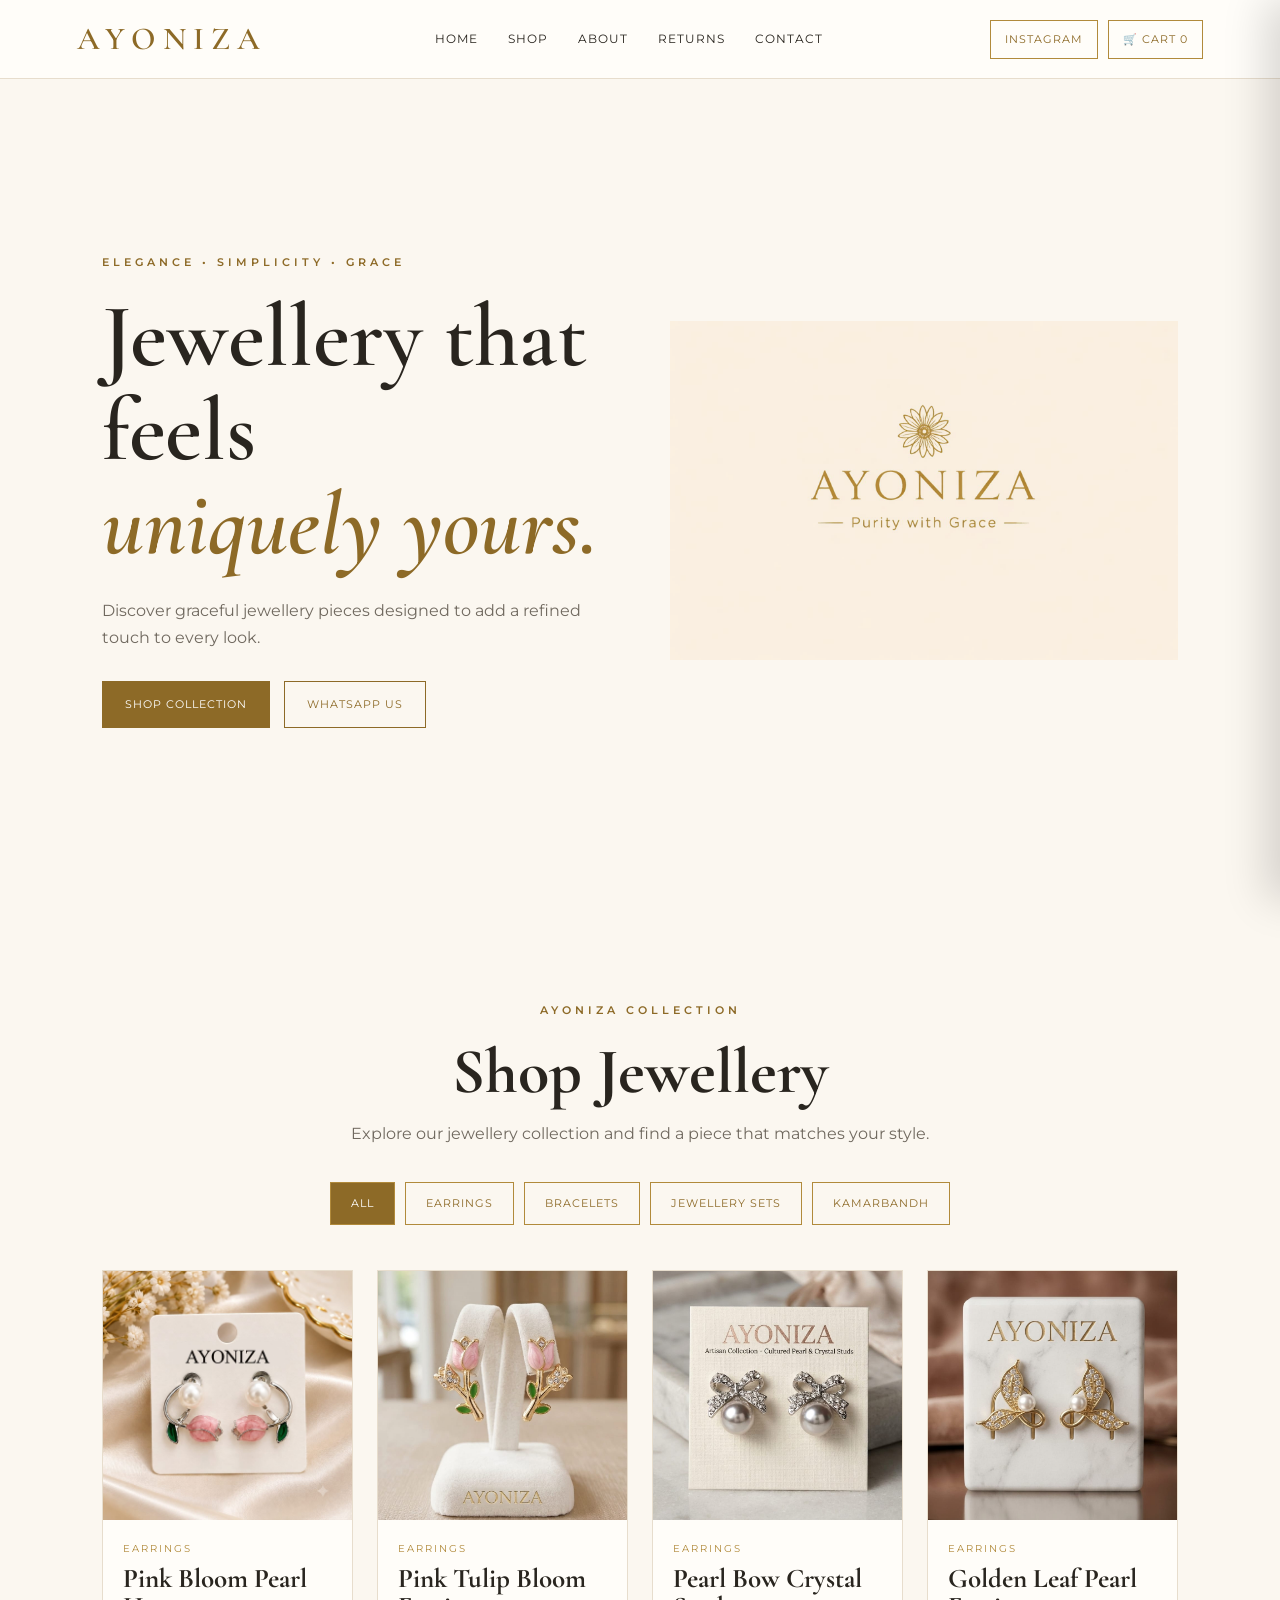
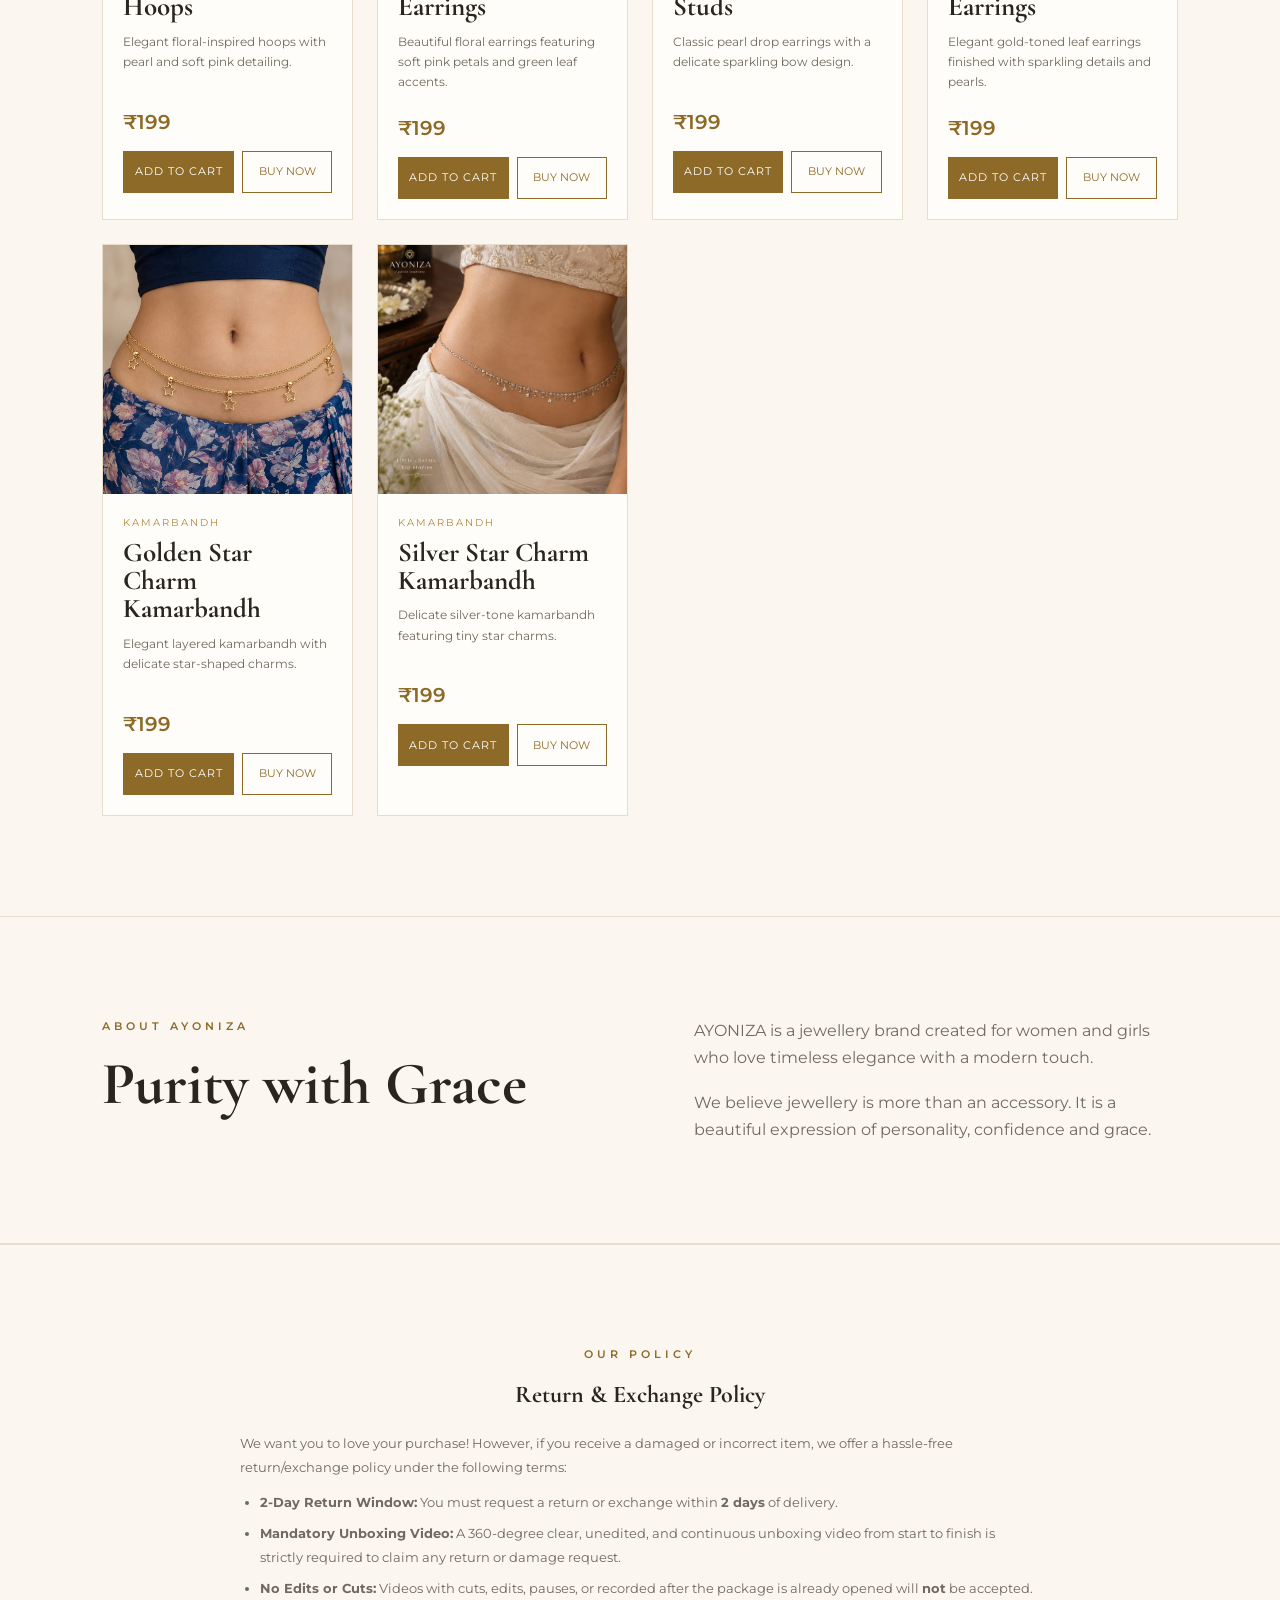
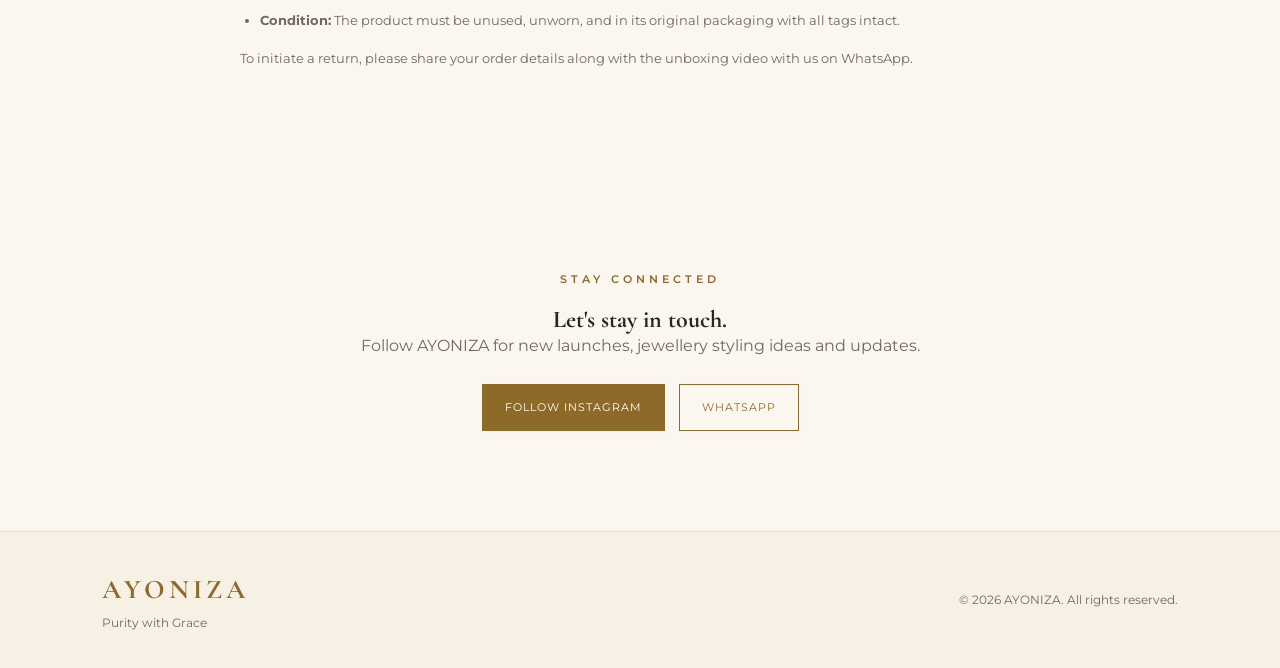
==== commit afd8fda2: "Update index.html" ====
--- a/index.html
+++ b/index.html
@@ -14,7 +14,7 @@
     <a href="#home">Home</a>
     <a href="#shop">Shop</a>
     <a href="#about">About</a>
-    <a href="#returns">Return Policy</a>
+    <a href="#returns">Returns</a>
     <a href="#contact">Contact</a>
   </nav>
   <div class="nav-actions">
@@ -161,16 +161,19 @@
   </div>
 </section>
 
-<!-- Return Policy Section -->
-<section id="returns" class="section" style="border-bottom: 1px solid var(--border);">
+<section id="returns" class="section" style="border-top: 1px solid var(--border);">
   <div style="text-align: center; max-width: 800px; margin: 0 auto;">
-    <p class="small-title">OUR POLICIES</p>
-    <h2 style="font-size: clamp(35px, 4vw, 50px); margin-bottom: 20px;">Return & Exchange Policy</h2>
-    <div style="text-align: left; background: var(--white); padding: 30px; border: 1px solid var(--border); border-radius: 4px; font-size: 13px; color: var(--gray);">
-      <p style="margin-bottom: 12px;"><strong>• 2-Day Return/Exchange:</strong> Aap delivery ke 2 dino ke andar kisi bhi damaged ya incorrect item ke liye return/exchange request kar sakte hain.</p>
-      <p style="margin-bottom: 12px;"><strong>• Parcel Unboxing Video:</strong> Return claim karne ke liye parcel kholte waqt ki 360-degree unboxing video hona zaroori hai.</p>
-      <p style="margin-bottom: 12px;"><strong>• Condition:</strong> Item unused, original packaging aur tags ke sath hona chahiye.</p>
-      <p style="margin-bottom: 0;"><strong>• How to Apply:</strong> Return request ke liye apne order details aur unboxing video ke sath hume WhatsApp <strong>+91 9203703177</strong> par message karein.</p>
+    <p class="small-title">OUR POLICY</p>
+    <h2>Return & Exchange Policy</h2>
+    <div style="text-align: left; margin-top: 25px; color: var(--gray); font-size: 13px; line-height: 1.8;">
+      <p style="margin-bottom: 12px;">We want you to love your purchase! However, if you receive a damaged or incorrect item, we offer a hassle-free return/exchange policy under the following terms:</p>
+      <ul style="padding-left: 20px; display: flex; flex-direction: column; gap: 8px;">
+        <li><strong>2-Day Return Window:</strong> You must request a return or exchange within <strong>2 days</strong> of delivery.</li>
+        <li><strong>Mandatory Unboxing Video:</strong> A 360-degree clear, unedited, and continuous unboxing video from start to finish is strictly required to claim any return or damage request.</li>
+        <li><strong>No Edits or Cuts:</strong> Videos with cuts, edits, pauses, or recorded after the package is already opened will <strong>not</strong> be accepted.</li>
+        <li><strong>Condition:</strong> The product must be unused, unworn, and in its original packaging with all tags intact.</li>
+      </ul>
+      <p style="margin-top: 15px;">To initiate a return, please share your order details along with the unboxing video with us on WhatsApp.</p>
     </div>
   </div>
 </section>
@@ -222,7 +225,7 @@
       <a id="upiPayBtn" href="#" class="btn primary" style="display: block; font-size: 10px; padding: 8px; text-align: center;">Pay via Any UPI App</a>
     </div>
 
-    <p class="cart-note">7-Day Easy Returns Available. Payment karne ke baad Order button par click karein.</p>
+    <p class="cart-note">Payment karne ke baad WhatsApp Order button par click karein.</p>
     <button class="checkout-btn" id="checkoutBtn" type="button">Place Order on WhatsApp</button>
     <button class="continue-btn" id="continueShoppingBtn" type="button">Continue Shopping</button>
   </div>
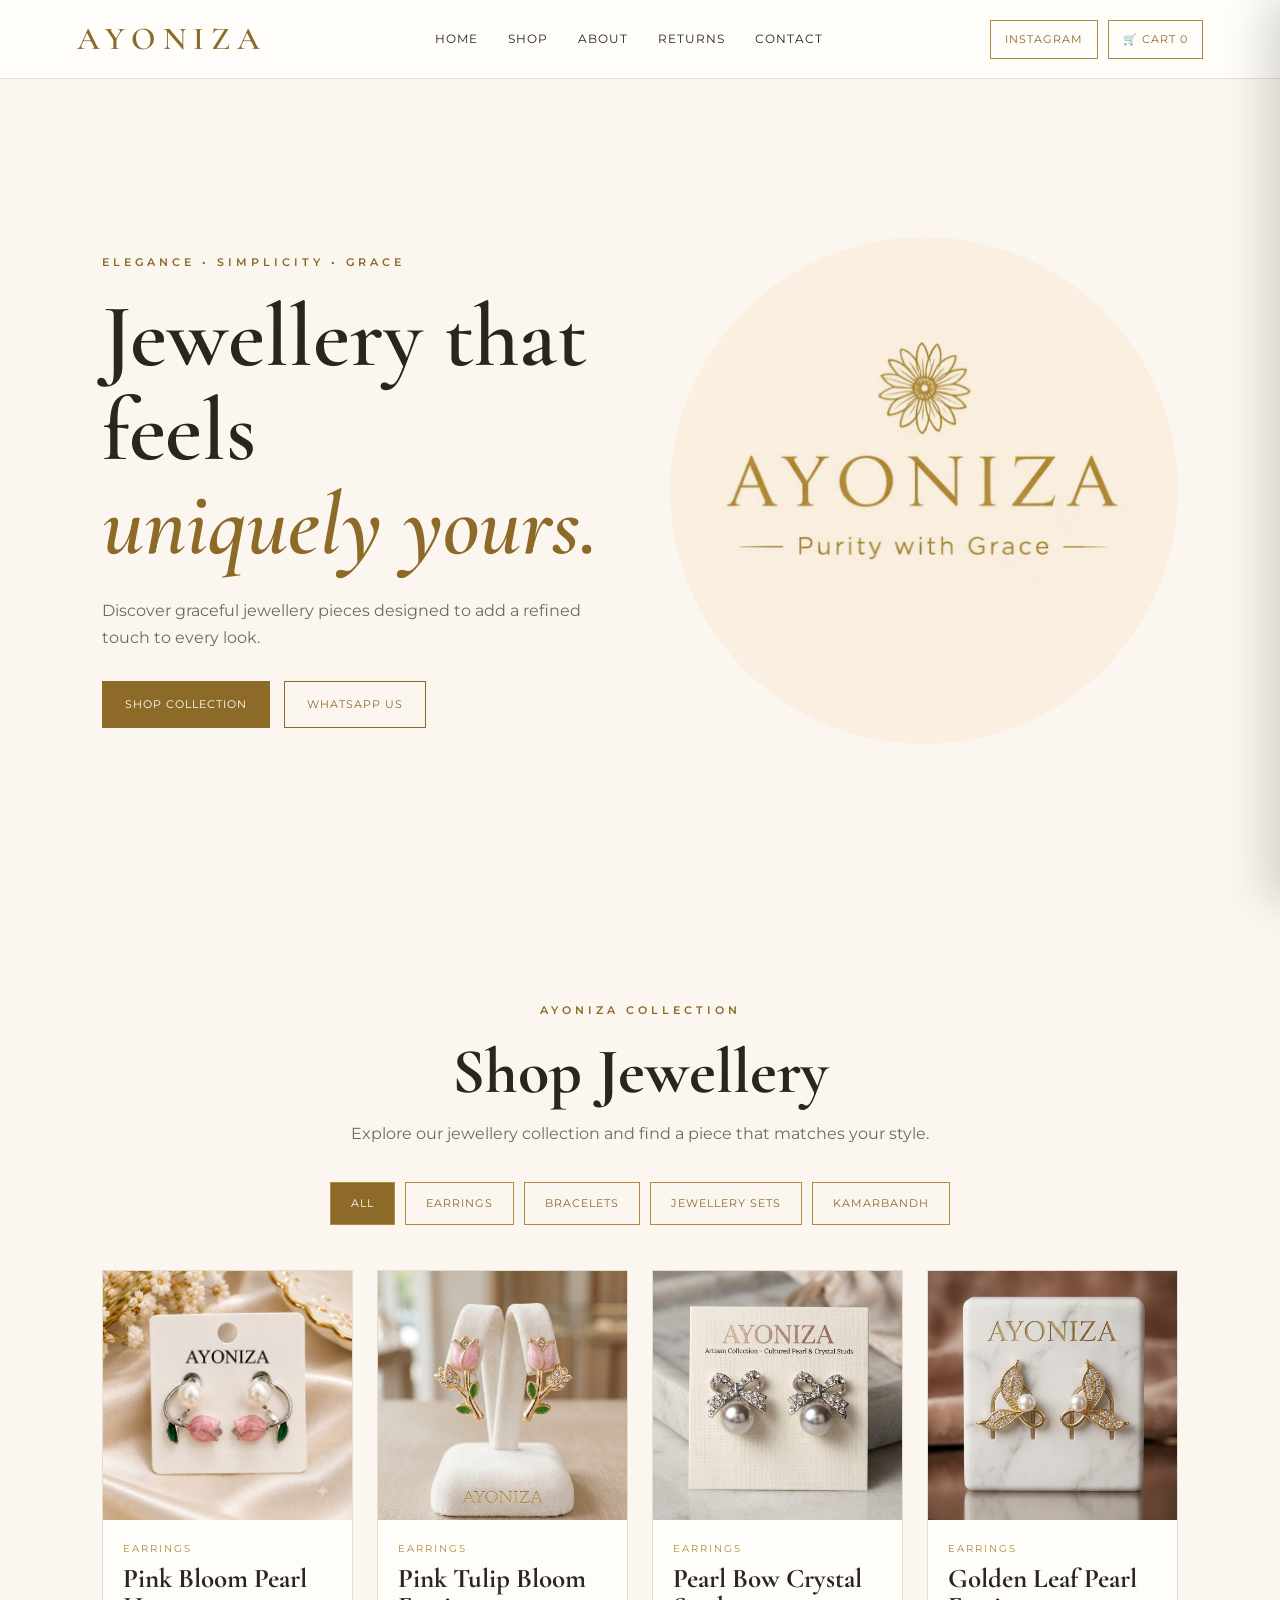
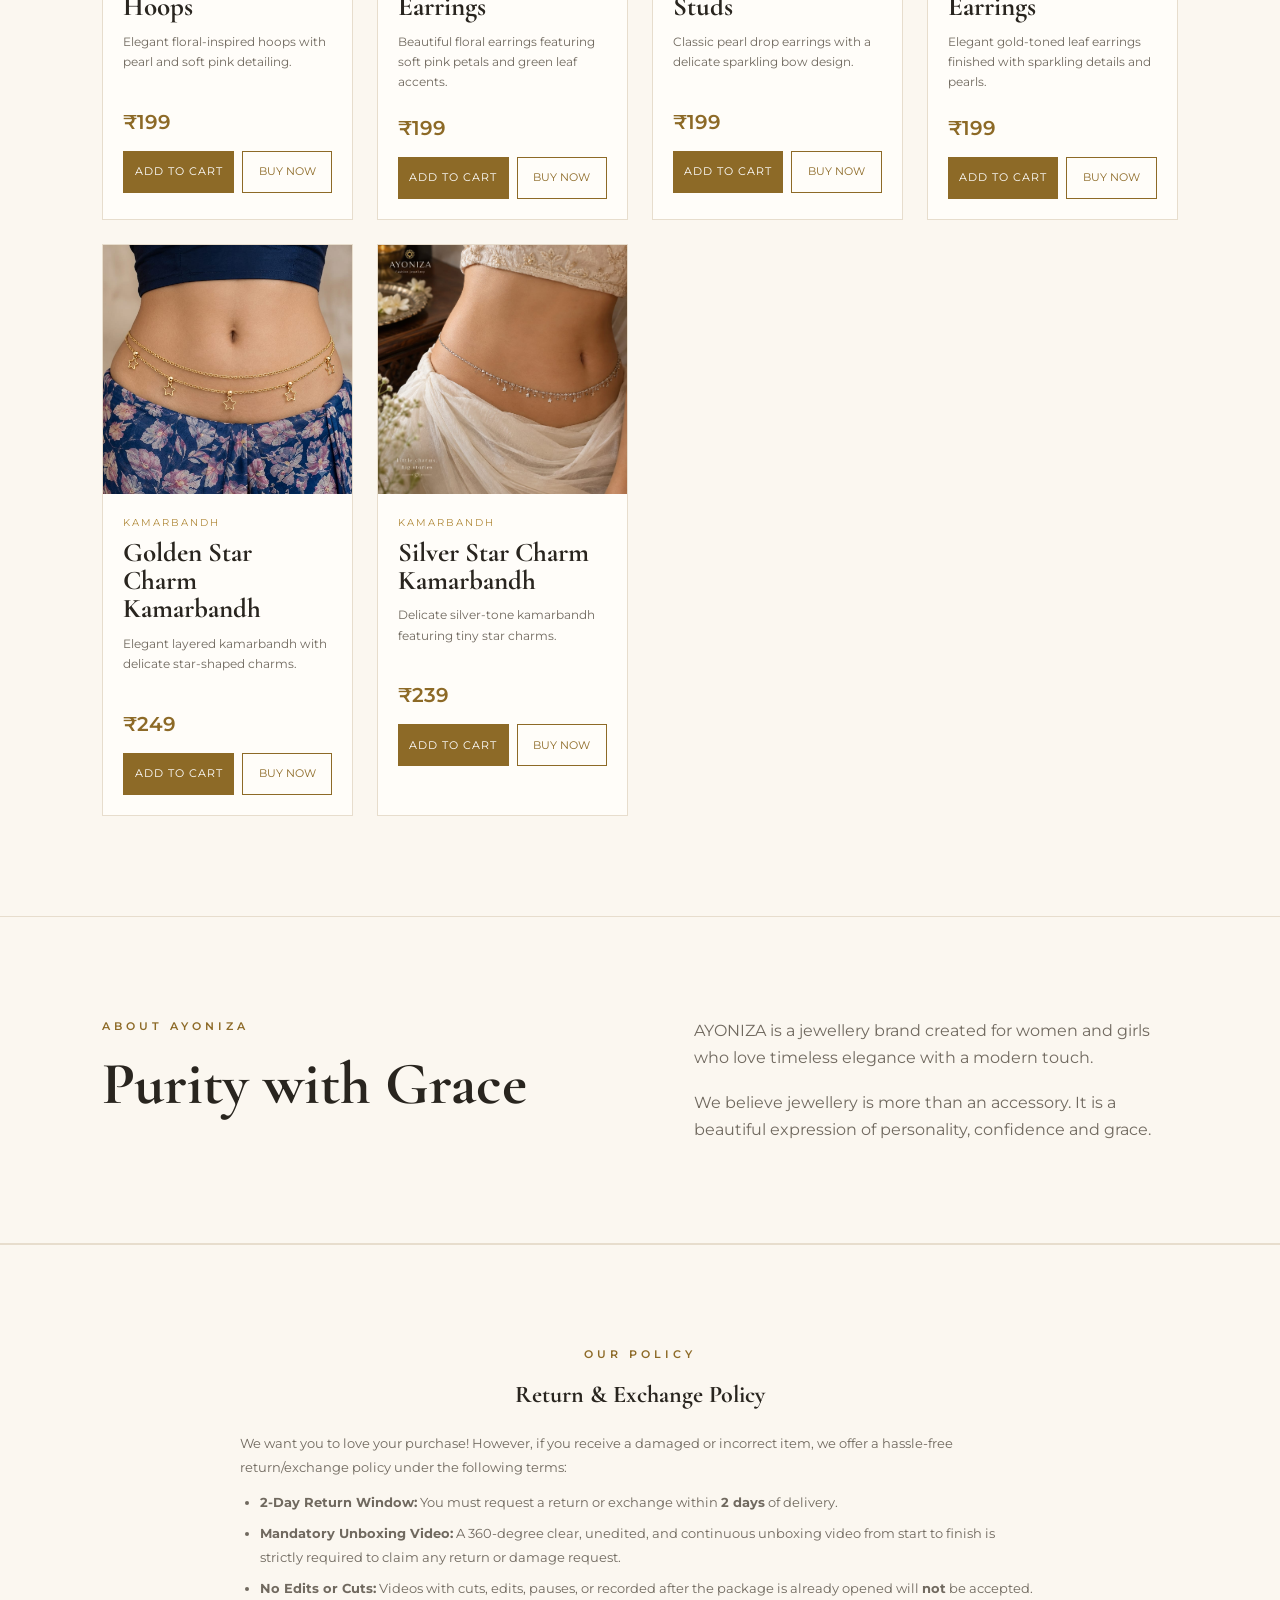
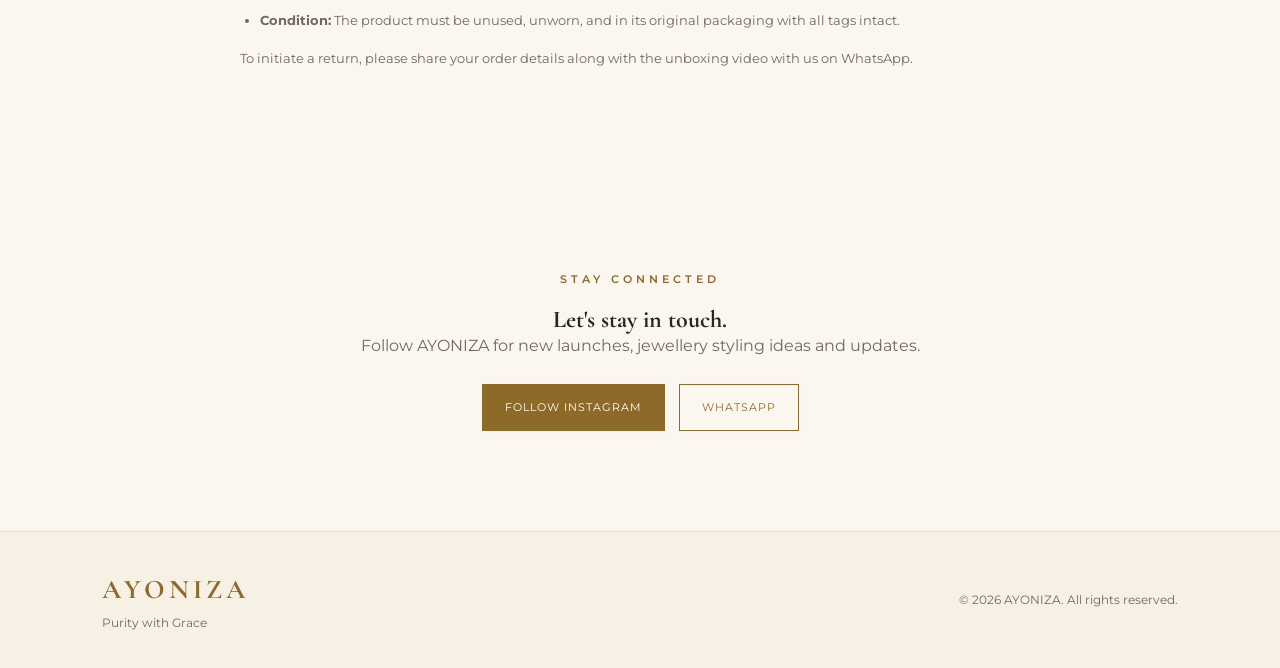
==== commit c3da722e: "Update index.html" ====
--- a/index.html
+++ b/index.html
@@ -126,7 +126,7 @@
         <h3>Golden Star Charm Kamarbandh</h3>
         <p class="product-description">Elegant layered kamarbandh with delicate star-shaped charms.</p>
         <div class="product-bottom">
-          <span class="product-price">₹199</span>
+          <span class="product-price">₹249</span>
           <div class="product-actions" style="display: flex; gap: 8px; width: 100%;">
             <button class="add-cart-btn" data-id="golden-star-charm-kamarbandh" data-name="Golden Star Charm Kamarbandh" data-price="199" data-image="assets/kamarbandh-1.png" style="flex: 1;">Add to Cart</button>
             <button class="buy-now-btn" data-id="golden-star-charm-kamarbandh" data-name="Golden Star Charm Kamarbandh" data-price="199" data-image="assets/kamarbandh-1.png" style="flex: 1; background: transparent; color: var(--dark-gold); border: 1px solid var(--dark-gold); cursor: pointer; font-size: 11px; text-transform: uppercase;">Buy Now</button>
@@ -142,7 +142,7 @@
         <h3>Silver Star Charm Kamarbandh</h3>
         <p class="product-description">Delicate silver-tone kamarbandh featuring tiny star charms.</p>
         <div class="product-bottom">
-          <span class="product-price">₹199</span>
+          <span class="product-price">₹239</span>
           <div class="product-actions" style="display: flex; gap: 8px; width: 100%;">
             <button class="add-cart-btn" data-id="silver-star-charm-kamarbandh" data-name="Silver Star Charm Kamarbandh" data-price="199" data-image="assets/kamarbandh-2.png" style="flex: 1;">Add to Cart</button>
             <button class="buy-now-btn" data-id="silver-star-charm-kamarbandh" data-name="Silver Star Charm Kamarbandh" data-price="199" data-image="assets/kamarbandh-2.png" style="flex: 1; background: transparent; color: var(--dark-gold); border: 1px solid var(--dark-gold); cursor: pointer; font-size: 11px; text-transform: uppercase;">Buy Now</button>
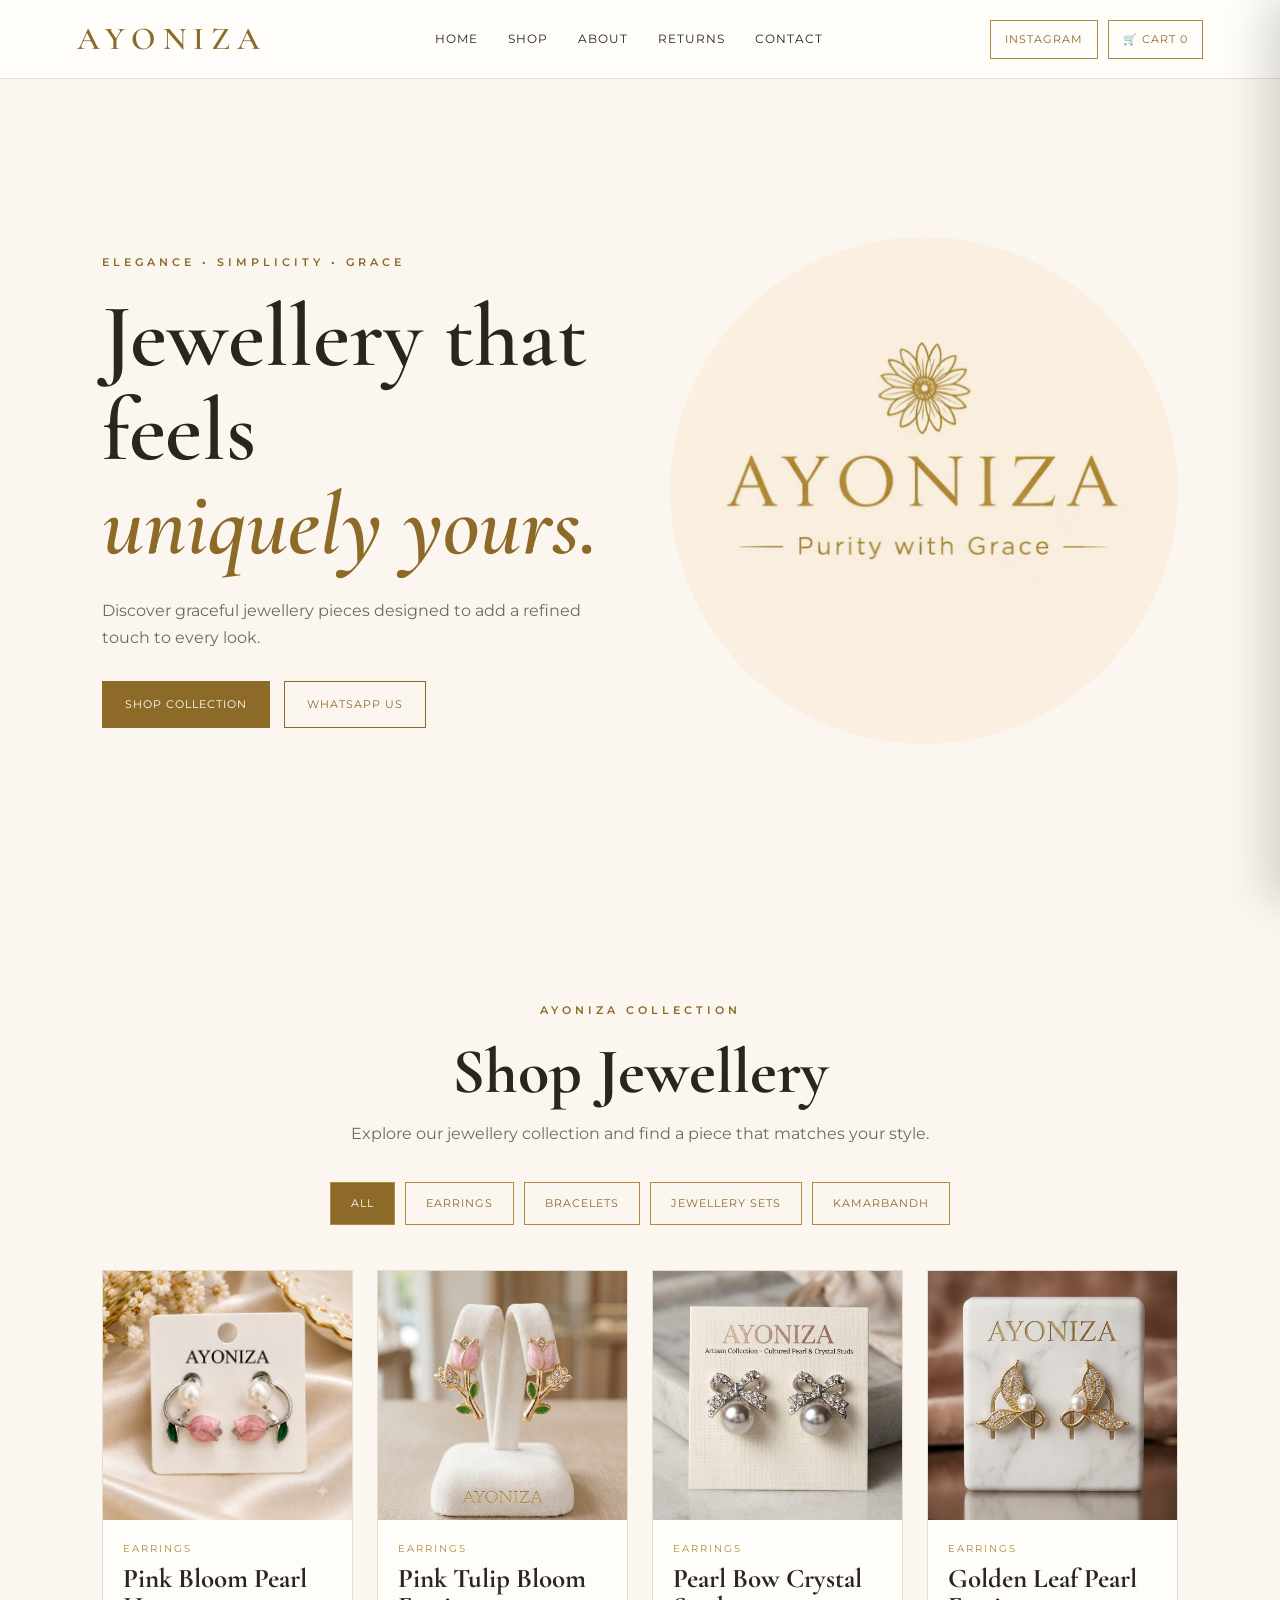
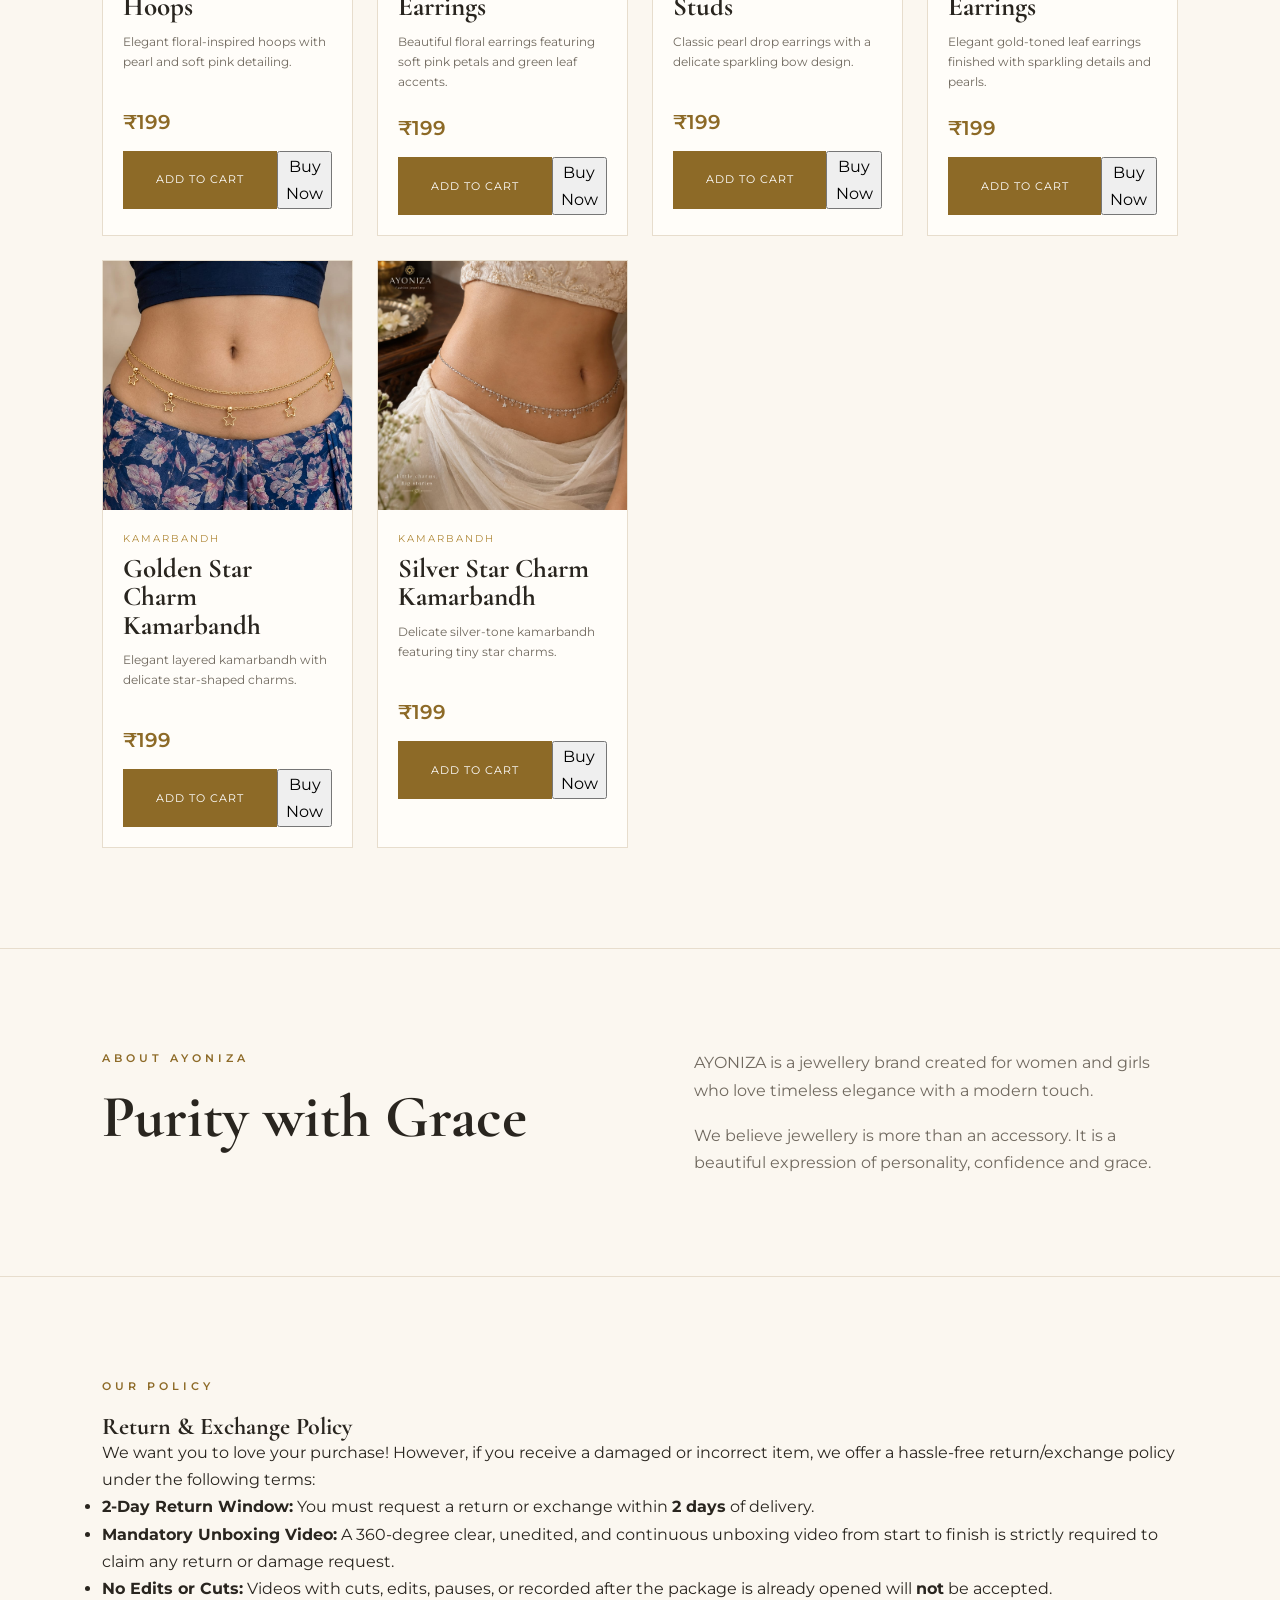
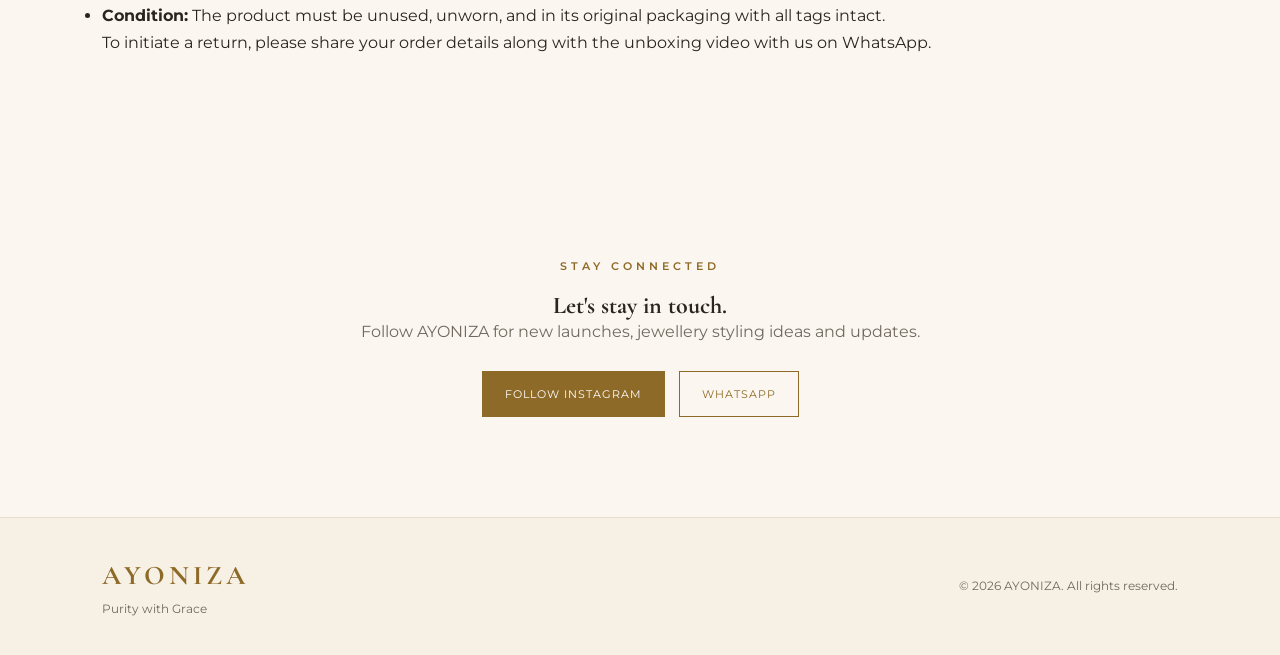
==== commit 85642cd1: "Update index.html" ====
--- a/index.html
+++ b/index.html
@@ -1,10 +1,10 @@
 <!DOCTYPE html>
 <html lang="en">
 <head>
-<meta charset="UTF-8">
-<meta name="viewport" content="width=device-width, initial-scale=1.0">
-<title>AYONIZA | Purity with Grace</title>
-<link rel="stylesheet" href="style.css">
+  <meta charset="UTF-8">
+  <meta name="viewport" content="width=device-width, initial-scale=1.0">
+  <title>AYONIZA | Purity with Grace</title>
+  <link rel="stylesheet" href="style.css">
 </head>
 <body>
 
@@ -63,9 +63,9 @@
         <p class="product-description">Elegant floral-inspired hoops with pearl and soft pink detailing.</p>
         <div class="product-bottom">
           <span class="product-price">₹199</span>
-          <div class="product-actions" style="display: flex; gap: 8px; width: 100%;">
-            <button class="add-cart-btn" data-id="pink-bloom-pearl-hoops" data-name="Pink Bloom Pearl Hoops" data-price="199" data-image="assets/earring-1.jpg" style="flex: 1;">Add to Cart</button>
-            <button class="buy-now-btn" data-id="pink-bloom-pearl-hoops" data-name="Pink Bloom Pearl Hoops" data-price="199" data-image="assets/earring-1.jpg" style="flex: 1; background: transparent; color: var(--dark-gold); border: 1px solid var(--dark-gold); cursor: pointer; font-size: 11px; text-transform: uppercase;">Buy Now</button>
+          <div class="product-actions">
+            <button type="button" class="add-cart-btn" data-id="pink-bloom-pearl-hoops" data-name="Pink Bloom Pearl Hoops" data-price="199" data-image="assets/earring-1.jpg">Add to Cart</button>
+            <button type="button" class="buy-now-btn" data-id="pink-bloom-pearl-hoops" data-name="Pink Bloom Pearl Hoops" data-price="199" data-image="assets/earring-1.jpg">Buy Now</button>
           </div>
         </div>
       </div>
@@ -79,9 +79,9 @@
         <p class="product-description">Beautiful floral earrings featuring soft pink petals and green leaf accents.</p>
         <div class="product-bottom">
           <span class="product-price">₹199</span>
-          <div class="product-actions" style="display: flex; gap: 8px; width: 100%;">
-            <button class="add-cart-btn" data-id="pink-tulip-bloom-earrings" data-name="Pink Tulip Bloom Earrings" data-price="199" data-image="assets/earring-2.jpg" style="flex: 1;">Add to Cart</button>
-            <button class="buy-now-btn" data-id="pink-tulip-bloom-earrings" data-name="Pink Tulip Bloom Earrings" data-price="199" data-image="assets/earring-2.jpg" style="flex: 1; background: transparent; color: var(--dark-gold); border: 1px solid var(--dark-gold); cursor: pointer; font-size: 11px; text-transform: uppercase;">Buy Now</button>
+          <div class="product-actions">
+            <button type="button" class="add-cart-btn" data-id="pink-tulip-bloom-earrings" data-name="Pink Tulip Bloom Earrings" data-price="199" data-image="assets/earring-2.jpg">Add to Cart</button>
+            <button type="button" class="buy-now-btn" data-id="pink-tulip-bloom-earrings" data-name="Pink Tulip Bloom Earrings" data-price="199" data-image="assets/earring-2.jpg">Buy Now</button>
           </div>
         </div>
       </div>
@@ -95,9 +95,9 @@
         <p class="product-description">Classic pearl drop earrings with a delicate sparkling bow design.</p>
         <div class="product-bottom">
           <span class="product-price">₹199</span>
-          <div class="product-actions" style="display: flex; gap: 8px; width: 100%;">
-            <button class="add-cart-btn" data-id="pearl-bow-crystal-studs" data-name="Pearl Bow Crystal Studs" data-price="199" data-image="assets/earring-3.jpg" style="flex: 1;">Add to Cart</button>
-            <button class="buy-now-btn" data-id="pearl-bow-crystal-studs" data-name="Pearl Bow Crystal Studs" data-price="199" data-image="assets/earring-3.jpg" style="flex: 1; background: transparent; color: var(--dark-gold); border: 1px solid var(--dark-gold); cursor: pointer; font-size: 11px; text-transform: uppercase;">Buy Now</button>
+          <div class="product-actions">
+            <button type="button" class="add-cart-btn" data-id="pearl-bow-crystal-studs" data-name="Pearl Bow Crystal Studs" data-price="199" data-image="assets/earring-3.jpg">Add to Cart</button>
+            <button type="button" class="buy-now-btn" data-id="pearl-bow-crystal-studs" data-name="Pearl Bow Crystal Studs" data-price="199" data-image="assets/earring-3.jpg">Buy Now</button>
           </div>
         </div>
       </div>
@@ -111,9 +111,9 @@
         <p class="product-description">Elegant gold-toned leaf earrings finished with sparkling details and pearls.</p>
         <div class="product-bottom">
           <span class="product-price">₹199</span>
-          <div class="product-actions" style="display: flex; gap: 8px; width: 100%;">
-            <button class="add-cart-btn" data-id="golden-leaf-pearl-earrings" data-name="Golden Leaf Pearl Earrings" data-price="199" data-image="assets/earring-4.jpg" style="flex: 1;">Add to Cart</button>
-            <button class="buy-now-btn" data-id="golden-leaf-pearl-earrings" data-name="Golden Leaf Pearl Earrings" data-price="199" data-image="assets/earring-4.jpg" style="flex: 1; background: transparent; color: var(--dark-gold); border: 1px solid var(--dark-gold); cursor: pointer; font-size: 11px; text-transform: uppercase;">Buy Now</button>
+          <div class="product-actions">
+            <button type="button" class="add-cart-btn" data-id="golden-leaf-pearl-earrings" data-name="Golden Leaf Pearl Earrings" data-price="199" data-image="assets/earring-4.jpg">Add to Cart</button>
+            <button type="button" class="buy-now-btn" data-id="golden-leaf-pearl-earrings" data-name="Golden Leaf Pearl Earrings" data-price="199" data-image="assets/earring-4.jpg">Buy Now</button>
           </div>
         </div>
       </div>
@@ -126,10 +126,10 @@
         <h3>Golden Star Charm Kamarbandh</h3>
         <p class="product-description">Elegant layered kamarbandh with delicate star-shaped charms.</p>
         <div class="product-bottom">
-          <span class="product-price">₹249</span>
-          <div class="product-actions" style="display: flex; gap: 8px; width: 100%;">
-            <button class="add-cart-btn" data-id="golden-star-charm-kamarbandh" data-name="Golden Star Charm Kamarbandh" data-price="199" data-image="assets/kamarbandh-1.png" style="flex: 1;">Add to Cart</button>
-            <button class="buy-now-btn" data-id="golden-star-charm-kamarbandh" data-name="Golden Star Charm Kamarbandh" data-price="199" data-image="assets/kamarbandh-1.png" style="flex: 1; background: transparent; color: var(--dark-gold); border: 1px solid var(--dark-gold); cursor: pointer; font-size: 11px; text-transform: uppercase;">Buy Now</button>
+          <span class="product-price">₹199</span>
+          <div class="product-actions">
+            <button type="button" class="add-cart-btn" data-id="golden-star-charm-kamarbandh" data-name="Golden Star Charm Kamarbandh" data-price="199" data-image="assets/kamarbandh-1.png">Add to Cart</button>
+            <button type="button" class="buy-now-btn" data-id="golden-star-charm-kamarbandh" data-name="Golden Star Charm Kamarbandh" data-price="199" data-image="assets/kamarbandh-1.png">Buy Now</button>
           </div>
         </div>
       </div>
@@ -142,10 +142,10 @@
         <h3>Silver Star Charm Kamarbandh</h3>
         <p class="product-description">Delicate silver-tone kamarbandh featuring tiny star charms.</p>
         <div class="product-bottom">
-          <span class="product-price">₹239</span>
-          <div class="product-actions" style="display: flex; gap: 8px; width: 100%;">
-            <button class="add-cart-btn" data-id="silver-star-charm-kamarbandh" data-name="Silver Star Charm Kamarbandh" data-price="199" data-image="assets/kamarbandh-2.png" style="flex: 1;">Add to Cart</button>
-            <button class="buy-now-btn" data-id="silver-star-charm-kamarbandh" data-name="Silver Star Charm Kamarbandh" data-price="199" data-image="assets/kamarbandh-2.png" style="flex: 1; background: transparent; color: var(--dark-gold); border: 1px solid var(--dark-gold); cursor: pointer; font-size: 11px; text-transform: uppercase;">Buy Now</button>
+          <span class="product-price">₹199</span>
+          <div class="product-actions">
+            <button type="button" class="add-cart-btn" data-id="silver-star-charm-kamarbandh" data-name="Silver Star Charm Kamarbandh" data-price="199" data-image="assets/kamarbandh-2.png">Add to Cart</button>
+            <button type="button" class="buy-now-btn" data-id="silver-star-charm-kamarbandh" data-name="Silver Star Charm Kamarbandh" data-price="199" data-image="assets/kamarbandh-2.png">Buy Now</button>
           </div>
         </div>
       </div>
@@ -154,26 +154,29 @@
 </section>
 
 <section id="about" class="about section">
-  <div><p class="small-title">ABOUT AYONIZA</p><h2>Purity with Grace</h2></div>
+  <div>
+    <p class="small-title">ABOUT AYONIZA</p>
+    <h2>Purity with Grace</h2>
+  </div>
   <div class="about-text">
     <p>AYONIZA is a jewellery brand created for women and girls who love timeless elegance with a modern touch.</p>
     <p>We believe jewellery is more than an accessory. It is a beautiful expression of personality, confidence and grace.</p>
   </div>
 </section>
 
-<section id="returns" class="section" style="border-top: 1px solid var(--border);">
-  <div style="text-align: center; max-width: 800px; margin: 0 auto;">
+<section id="returns" class="returns-section section">
+  <div class="returns-container">
     <p class="small-title">OUR POLICY</p>
     <h2>Return & Exchange Policy</h2>
-    <div style="text-align: left; margin-top: 25px; color: var(--gray); font-size: 13px; line-height: 1.8;">
-      <p style="margin-bottom: 12px;">We want you to love your purchase! However, if you receive a damaged or incorrect item, we offer a hassle-free return/exchange policy under the following terms:</p>
-      <ul style="padding-left: 20px; display: flex; flex-direction: column; gap: 8px;">
+    <div class="returns-content">
+      <p>We want you to love your purchase! However, if you receive a damaged or incorrect item, we offer a hassle-free return/exchange policy under the following terms:</p>
+      <ul>
         <li><strong>2-Day Return Window:</strong> You must request a return or exchange within <strong>2 days</strong> of delivery.</li>
         <li><strong>Mandatory Unboxing Video:</strong> A 360-degree clear, unedited, and continuous unboxing video from start to finish is strictly required to claim any return or damage request.</li>
         <li><strong>No Edits or Cuts:</strong> Videos with cuts, edits, pauses, or recorded after the package is already opened will <strong>not</strong> be accepted.</li>
         <li><strong>Condition:</strong> The product must be unused, unworn, and in its original packaging with all tags intact.</li>
       </ul>
-      <p style="margin-top: 15px;">To initiate a return, please share your order details along with the unboxing video with us on WhatsApp.</p>
+      <p class="returns-note">To initiate a return, please share your order details along with the unboxing video with us on WhatsApp.</p>
     </div>
   </div>
 </section>
@@ -210,19 +213,17 @@
       <strong id="cartTotal">₹0</strong>
     </div>
 
-    <!-- Customer Details Form -->
-    <div class="checkout-form" style="margin: 15px 0; display: flex; flex-direction: column; gap: 8px;">
-      <p style="font-size: 11px; font-weight: 600; color: var(--dark-gold); text-transform: uppercase; letter-spacing: 1px;">Delivery Details</p>
-      <input type="text" id="custName" placeholder="Full Name *" required style="padding: 8px; border: 1px solid var(--border); font-size: 12px; width: 100%;">
-      <input type="tel" id="custPhone" placeholder="Phone Number *" required style="padding: 8px; border: 1px solid var(--border); font-size: 12px; width: 100%;">
-      <textarea id="custAddress" placeholder="Full Address with Pincode *" rows="2" required style="padding: 8px; border: 1px solid var(--border); font-size: 12px; width: 100%; font-family: inherit;"></textarea>
-    </div>
-
-    <!-- UPI Payment Section -->
-    <div class="upi-payment-box" style="margin-bottom: 15px; padding: 12px; border: 1px solid var(--border); background: #fff; text-align: center;">
-      <p style="font-size: 12px; font-weight: 600; color: var(--dark-gold); margin-bottom: 5px;">Pay via UPI</p>
-      <p style="font-size: 11px; color: var(--gray); margin-bottom: 8px;">UPI ID: <strong>9589790094-2@ybl</strong></p>
-      <a id="upiPayBtn" href="#" class="btn primary" style="display: block; font-size: 10px; padding: 8px; text-align: center;">Pay via Any UPI App</a>
+    <div class="checkout-form">
+      <p class="form-title">Delivery Details</p>
+      <input type="text" id="custName" placeholder="Full Name *" required>
+      <input type="tel" id="custPhone" placeholder="Phone Number *" required>
+      <textarea id="custAddress" placeholder="Full Address with Pincode *" rows="2" required></textarea>
+    </div>
+
+    <div class="upi-payment-box">
+      <p class="upi-title">Pay via UPI</p>
+      <p class="upi-id-text">UPI ID: <strong>9589790094-2@ybl</strong></p>
+      <a id="upiPayBtn" href="#" class="btn primary upi-btn">Pay via Any UPI App</a>
     </div>
 
     <p class="cart-note">Payment karne ke baad WhatsApp Order button par click karein.</p>
--- a/style.css
+++ b/style.css
@@ -59,3 +59,13 @@
 @media(max-width:900px){.navbar{flex-wrap:wrap}nav{order:3;width:100%;justify-content:center}.hero{grid-template-columns:1fr;text-align:center;padding:60px 6%}.hero-logo{order:-1}.hero-content{margin:auto}.hero-description{margin-left:auto;margin-right:auto}.buttons{justify-content:center}.about{grid-template-columns:1fr;gap:30px}}
 @media(max-width:700px){.products-grid{grid-template-columns:repeat(2,1fr)}.shop-section,.section{padding-left:5%;padding-right:5%}}
 @media(max-width:520px){.logo-text{font-size:27px}.nav-actions{width:100%;justify-content:center}.products-grid{grid-template-columns:1fr}.cart-item{grid-template-columns:65px 1fr auto}.cart-item img{width:65px;height:65px}}
+
+/* Fix button click issue */
+.product-actions, 
+.add-cart-btn, 
+.buy-now-btn {
+  position: relative !important;
+  z-index: 10 !important;
+  pointer-events: auto !important;
+  cursor: pointer !important;
+}
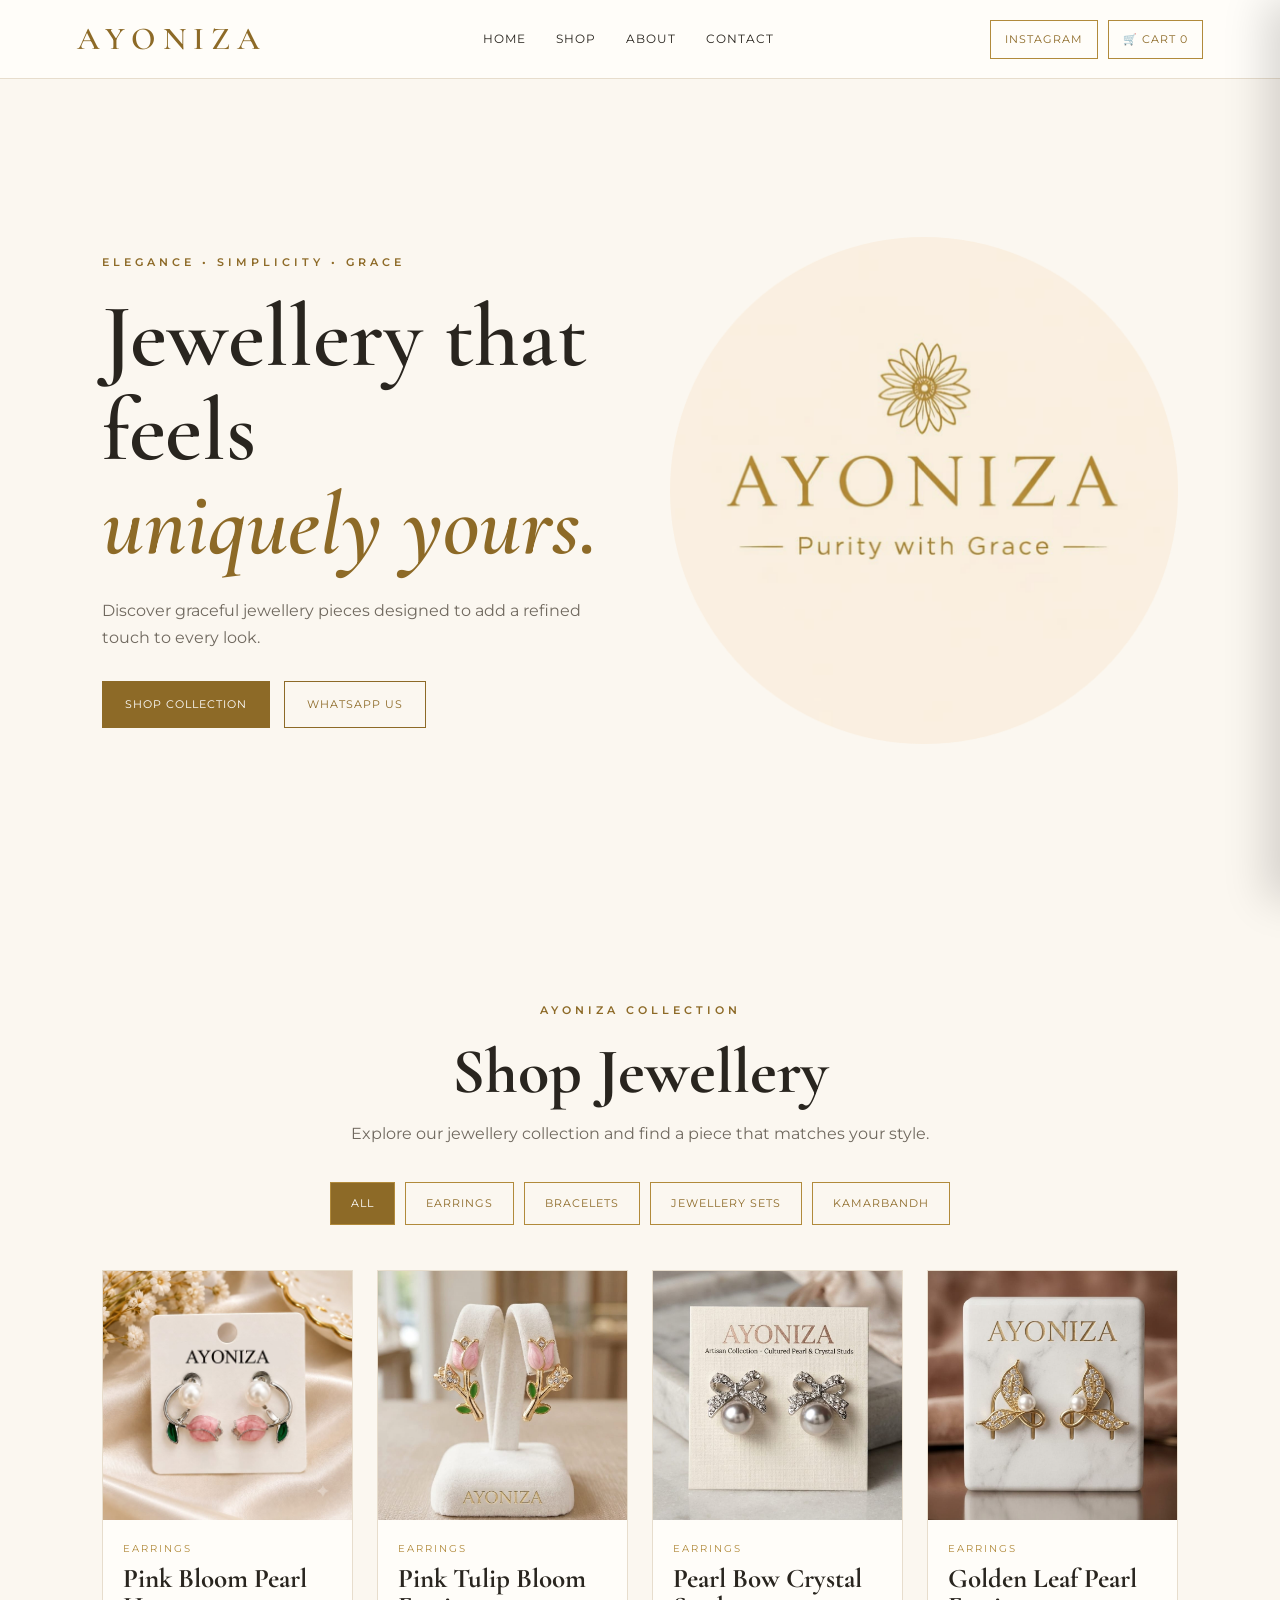
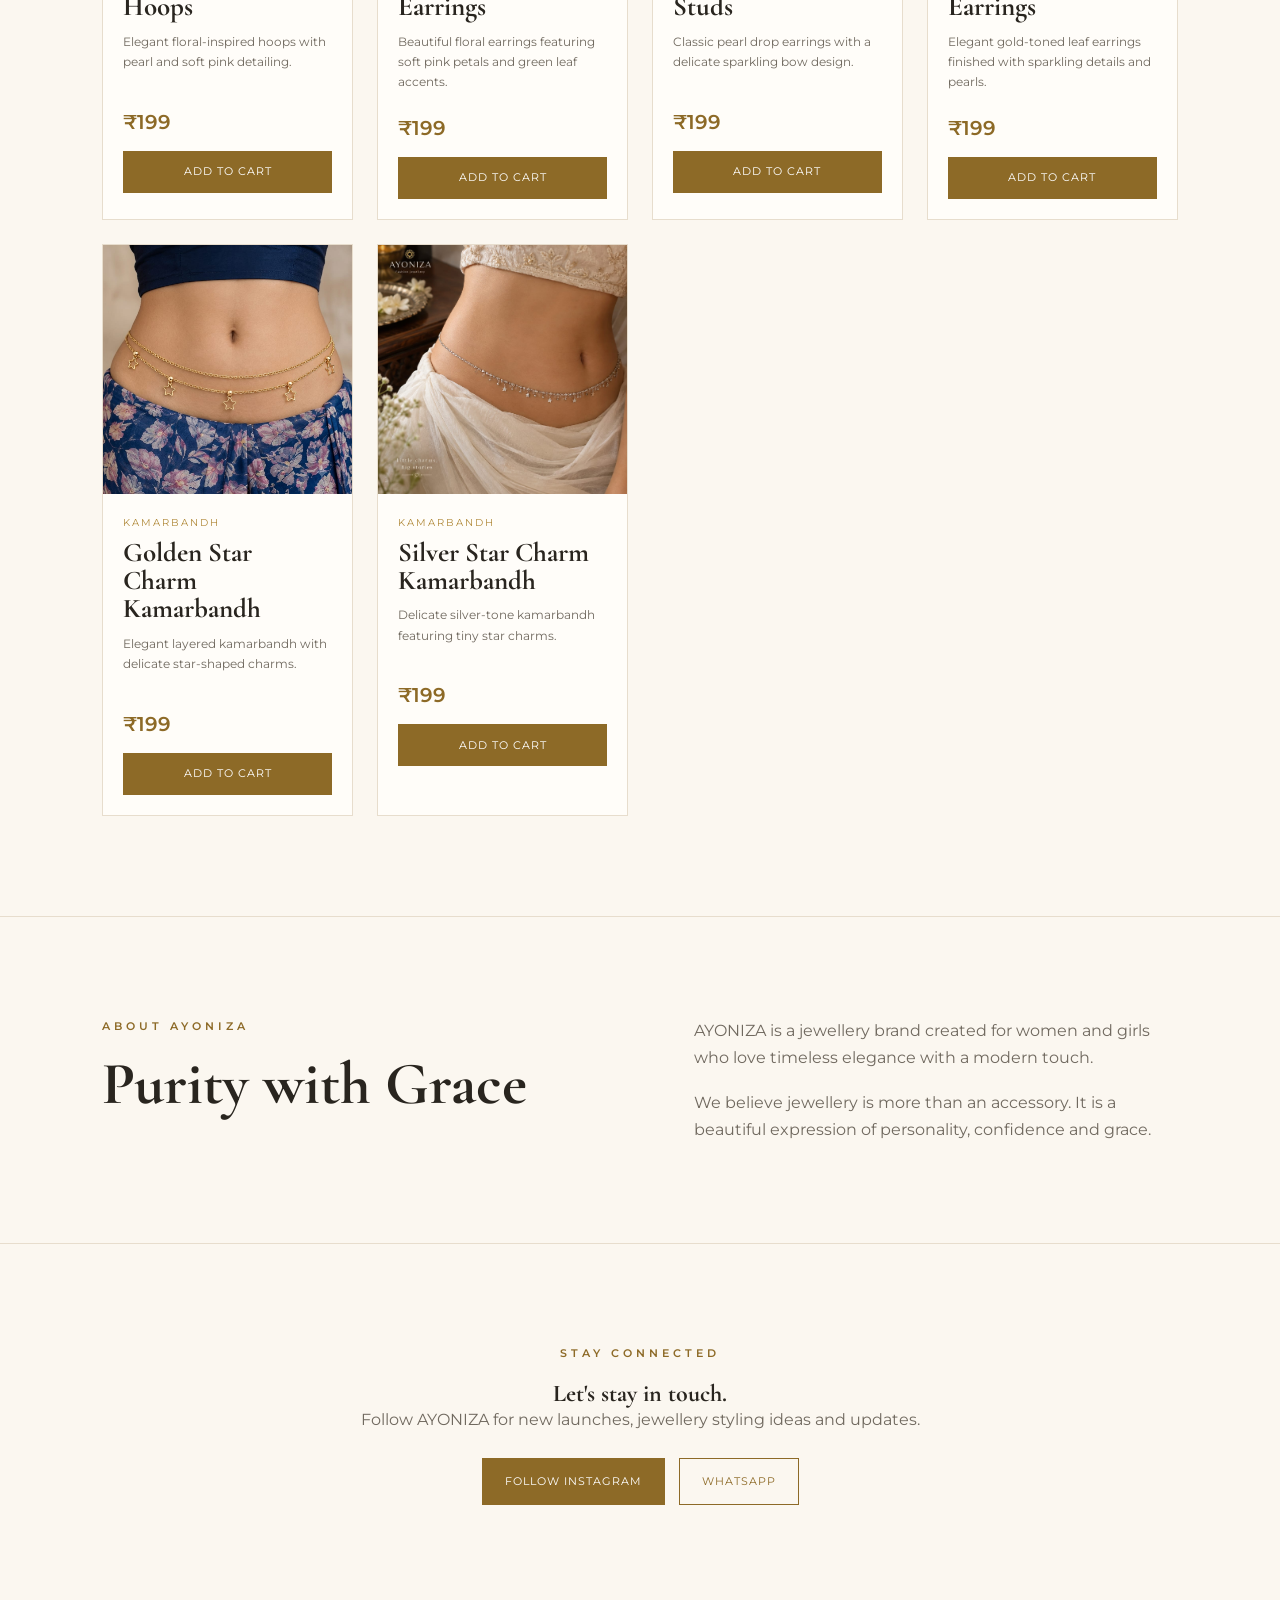
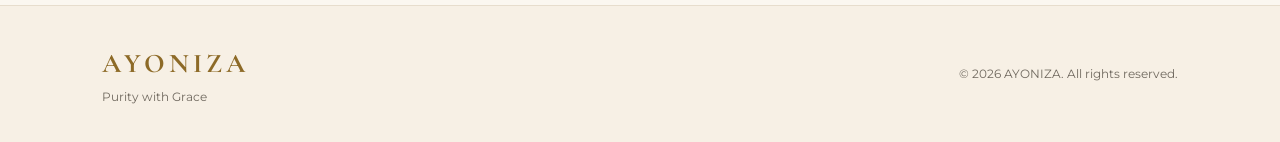
==== commit df75259f: "Add files via upload" ====
--- a/index.html
+++ b/index.html
@@ -1,10 +1,10 @@
 <!DOCTYPE html>
 <html lang="en">
 <head>
-  <meta charset="UTF-8">
-  <meta name="viewport" content="width=device-width, initial-scale=1.0">
-  <title>AYONIZA | Purity with Grace</title>
-  <link rel="stylesheet" href="style.css">
+<meta charset="UTF-8">
+<meta name="viewport" content="width=device-width, initial-scale=1.0">
+<title>AYONIZA | Purity with Grace</title>
+<link rel="stylesheet" href="style.css">
 </head>
 <body>
 
@@ -14,7 +14,6 @@
     <a href="#home">Home</a>
     <a href="#shop">Shop</a>
     <a href="#about">About</a>
-    <a href="#returns">Returns</a>
     <a href="#contact">Contact</a>
   </nav>
   <div class="nav-actions">
@@ -64,8 +63,7 @@
         <div class="product-bottom">
           <span class="product-price">₹199</span>
           <div class="product-actions">
-            <button type="button" class="add-cart-btn" data-id="pink-bloom-pearl-hoops" data-name="Pink Bloom Pearl Hoops" data-price="199" data-image="assets/earring-1.jpg">Add to Cart</button>
-            <button type="button" class="buy-now-btn" data-id="pink-bloom-pearl-hoops" data-name="Pink Bloom Pearl Hoops" data-price="199" data-image="assets/earring-1.jpg">Buy Now</button>
+            <button class="add-cart-btn" data-id="pink-bloom-pearl-hoops" data-name="Pink Bloom Pearl Hoops" data-price="199" data-image="assets/earring-1.jpg">Add to Cart</button>
           </div>
         </div>
       </div>
@@ -80,8 +78,7 @@
         <div class="product-bottom">
           <span class="product-price">₹199</span>
           <div class="product-actions">
-            <button type="button" class="add-cart-btn" data-id="pink-tulip-bloom-earrings" data-name="Pink Tulip Bloom Earrings" data-price="199" data-image="assets/earring-2.jpg">Add to Cart</button>
-            <button type="button" class="buy-now-btn" data-id="pink-tulip-bloom-earrings" data-name="Pink Tulip Bloom Earrings" data-price="199" data-image="assets/earring-2.jpg">Buy Now</button>
+            <button class="add-cart-btn" data-id="pink-tulip-bloom-earrings" data-name="Pink Tulip Bloom Earrings" data-price="199" data-image="assets/earring-2.jpg">Add to Cart</button>
           </div>
         </div>
       </div>
@@ -96,8 +93,7 @@
         <div class="product-bottom">
           <span class="product-price">₹199</span>
           <div class="product-actions">
-            <button type="button" class="add-cart-btn" data-id="pearl-bow-crystal-studs" data-name="Pearl Bow Crystal Studs" data-price="199" data-image="assets/earring-3.jpg">Add to Cart</button>
-            <button type="button" class="buy-now-btn" data-id="pearl-bow-crystal-studs" data-name="Pearl Bow Crystal Studs" data-price="199" data-image="assets/earring-3.jpg">Buy Now</button>
+            <button class="add-cart-btn" data-id="pearl-bow-crystal-studs" data-name="Pearl Bow Crystal Studs" data-price="199" data-image="assets/earring-3.jpg">Add to Cart</button>
           </div>
         </div>
       </div>
@@ -112,8 +108,7 @@
         <div class="product-bottom">
           <span class="product-price">₹199</span>
           <div class="product-actions">
-            <button type="button" class="add-cart-btn" data-id="golden-leaf-pearl-earrings" data-name="Golden Leaf Pearl Earrings" data-price="199" data-image="assets/earring-4.jpg">Add to Cart</button>
-            <button type="button" class="buy-now-btn" data-id="golden-leaf-pearl-earrings" data-name="Golden Leaf Pearl Earrings" data-price="199" data-image="assets/earring-4.jpg">Buy Now</button>
+            <button class="add-cart-btn" data-id="golden-leaf-pearl-earrings" data-name="Golden Leaf Pearl Earrings" data-price="199" data-image="assets/earring-4.jpg">Add to Cart</button>
           </div>
         </div>
       </div>
@@ -128,8 +123,7 @@
         <div class="product-bottom">
           <span class="product-price">₹199</span>
           <div class="product-actions">
-            <button type="button" class="add-cart-btn" data-id="golden-star-charm-kamarbandh" data-name="Golden Star Charm Kamarbandh" data-price="199" data-image="assets/kamarbandh-1.png">Add to Cart</button>
-            <button type="button" class="buy-now-btn" data-id="golden-star-charm-kamarbandh" data-name="Golden Star Charm Kamarbandh" data-price="199" data-image="assets/kamarbandh-1.png">Buy Now</button>
+            <button class="add-cart-btn" data-id="golden-star-charm-kamarbandh" data-name="Golden Star Charm Kamarbandh" data-price="199" data-image="assets/kamarbandh-1.png">Add to Cart</button>
           </div>
         </div>
       </div>
@@ -144,8 +138,7 @@
         <div class="product-bottom">
           <span class="product-price">₹199</span>
           <div class="product-actions">
-            <button type="button" class="add-cart-btn" data-id="silver-star-charm-kamarbandh" data-name="Silver Star Charm Kamarbandh" data-price="199" data-image="assets/kamarbandh-2.png">Add to Cart</button>
-            <button type="button" class="buy-now-btn" data-id="silver-star-charm-kamarbandh" data-name="Silver Star Charm Kamarbandh" data-price="199" data-image="assets/kamarbandh-2.png">Buy Now</button>
+            <button class="add-cart-btn" data-id="silver-star-charm-kamarbandh" data-name="Silver Star Charm Kamarbandh" data-price="199" data-image="assets/kamarbandh-2.png">Add to Cart</button>
           </div>
         </div>
       </div>
@@ -154,30 +147,10 @@
 </section>
 
 <section id="about" class="about section">
-  <div>
-    <p class="small-title">ABOUT AYONIZA</p>
-    <h2>Purity with Grace</h2>
-  </div>
+  <div><p class="small-title">ABOUT AYONIZA</p><h2>Purity with Grace</h2></div>
   <div class="about-text">
     <p>AYONIZA is a jewellery brand created for women and girls who love timeless elegance with a modern touch.</p>
     <p>We believe jewellery is more than an accessory. It is a beautiful expression of personality, confidence and grace.</p>
-  </div>
-</section>
-
-<section id="returns" class="returns-section section">
-  <div class="returns-container">
-    <p class="small-title">OUR POLICY</p>
-    <h2>Return & Exchange Policy</h2>
-    <div class="returns-content">
-      <p>We want you to love your purchase! However, if you receive a damaged or incorrect item, we offer a hassle-free return/exchange policy under the following terms:</p>
-      <ul>
-        <li><strong>2-Day Return Window:</strong> You must request a return or exchange within <strong>2 days</strong> of delivery.</li>
-        <li><strong>Mandatory Unboxing Video:</strong> A 360-degree clear, unedited, and continuous unboxing video from start to finish is strictly required to claim any return or damage request.</li>
-        <li><strong>No Edits or Cuts:</strong> Videos with cuts, edits, pauses, or recorded after the package is already opened will <strong>not</strong> be accepted.</li>
-        <li><strong>Condition:</strong> The product must be unused, unworn, and in its original packaging with all tags intact.</li>
-      </ul>
-      <p class="returns-note">To initiate a return, please share your order details along with the unboxing video with us on WhatsApp.</p>
-    </div>
   </div>
 </section>
 
@@ -212,22 +185,8 @@
       <span>Subtotal</span>
       <strong id="cartTotal">₹0</strong>
     </div>
-
-    <div class="checkout-form">
-      <p class="form-title">Delivery Details</p>
-      <input type="text" id="custName" placeholder="Full Name *" required>
-      <input type="tel" id="custPhone" placeholder="Phone Number *" required>
-      <textarea id="custAddress" placeholder="Full Address with Pincode *" rows="2" required></textarea>
-    </div>
-
-    <div class="upi-payment-box">
-      <p class="upi-title">Pay via UPI</p>
-      <p class="upi-id-text">UPI ID: <strong>9589790094-2@ybl</strong></p>
-      <a id="upiPayBtn" href="#" class="btn primary upi-btn">Pay via Any UPI App</a>
-    </div>
-
-    <p class="cart-note">Payment karne ke baad WhatsApp Order button par click karein.</p>
-    <button class="checkout-btn" id="checkoutBtn" type="button">Place Order on WhatsApp</button>
+    <p class="cart-note">Checkout will open WhatsApp with your order summary.</p>
+    <button class="checkout-btn" id="checkoutBtn" type="button">Order on WhatsApp</button>
     <button class="continue-btn" id="continueShoppingBtn" type="button">Continue Shopping</button>
   </div>
 </aside>
--- a/style.css
+++ b/style.css
@@ -59,13 +59,3 @@
 @media(max-width:900px){.navbar{flex-wrap:wrap}nav{order:3;width:100%;justify-content:center}.hero{grid-template-columns:1fr;text-align:center;padding:60px 6%}.hero-logo{order:-1}.hero-content{margin:auto}.hero-description{margin-left:auto;margin-right:auto}.buttons{justify-content:center}.about{grid-template-columns:1fr;gap:30px}}
 @media(max-width:700px){.products-grid{grid-template-columns:repeat(2,1fr)}.shop-section,.section{padding-left:5%;padding-right:5%}}
 @media(max-width:520px){.logo-text{font-size:27px}.nav-actions{width:100%;justify-content:center}.products-grid{grid-template-columns:1fr}.cart-item{grid-template-columns:65px 1fr auto}.cart-item img{width:65px;height:65px}}
-
-/* Fix button click issue */
-.product-actions, 
-.add-cart-btn, 
-.buy-now-btn {
-  position: relative !important;
-  z-index: 10 !important;
-  pointer-events: auto !important;
-  cursor: pointer !important;
-}
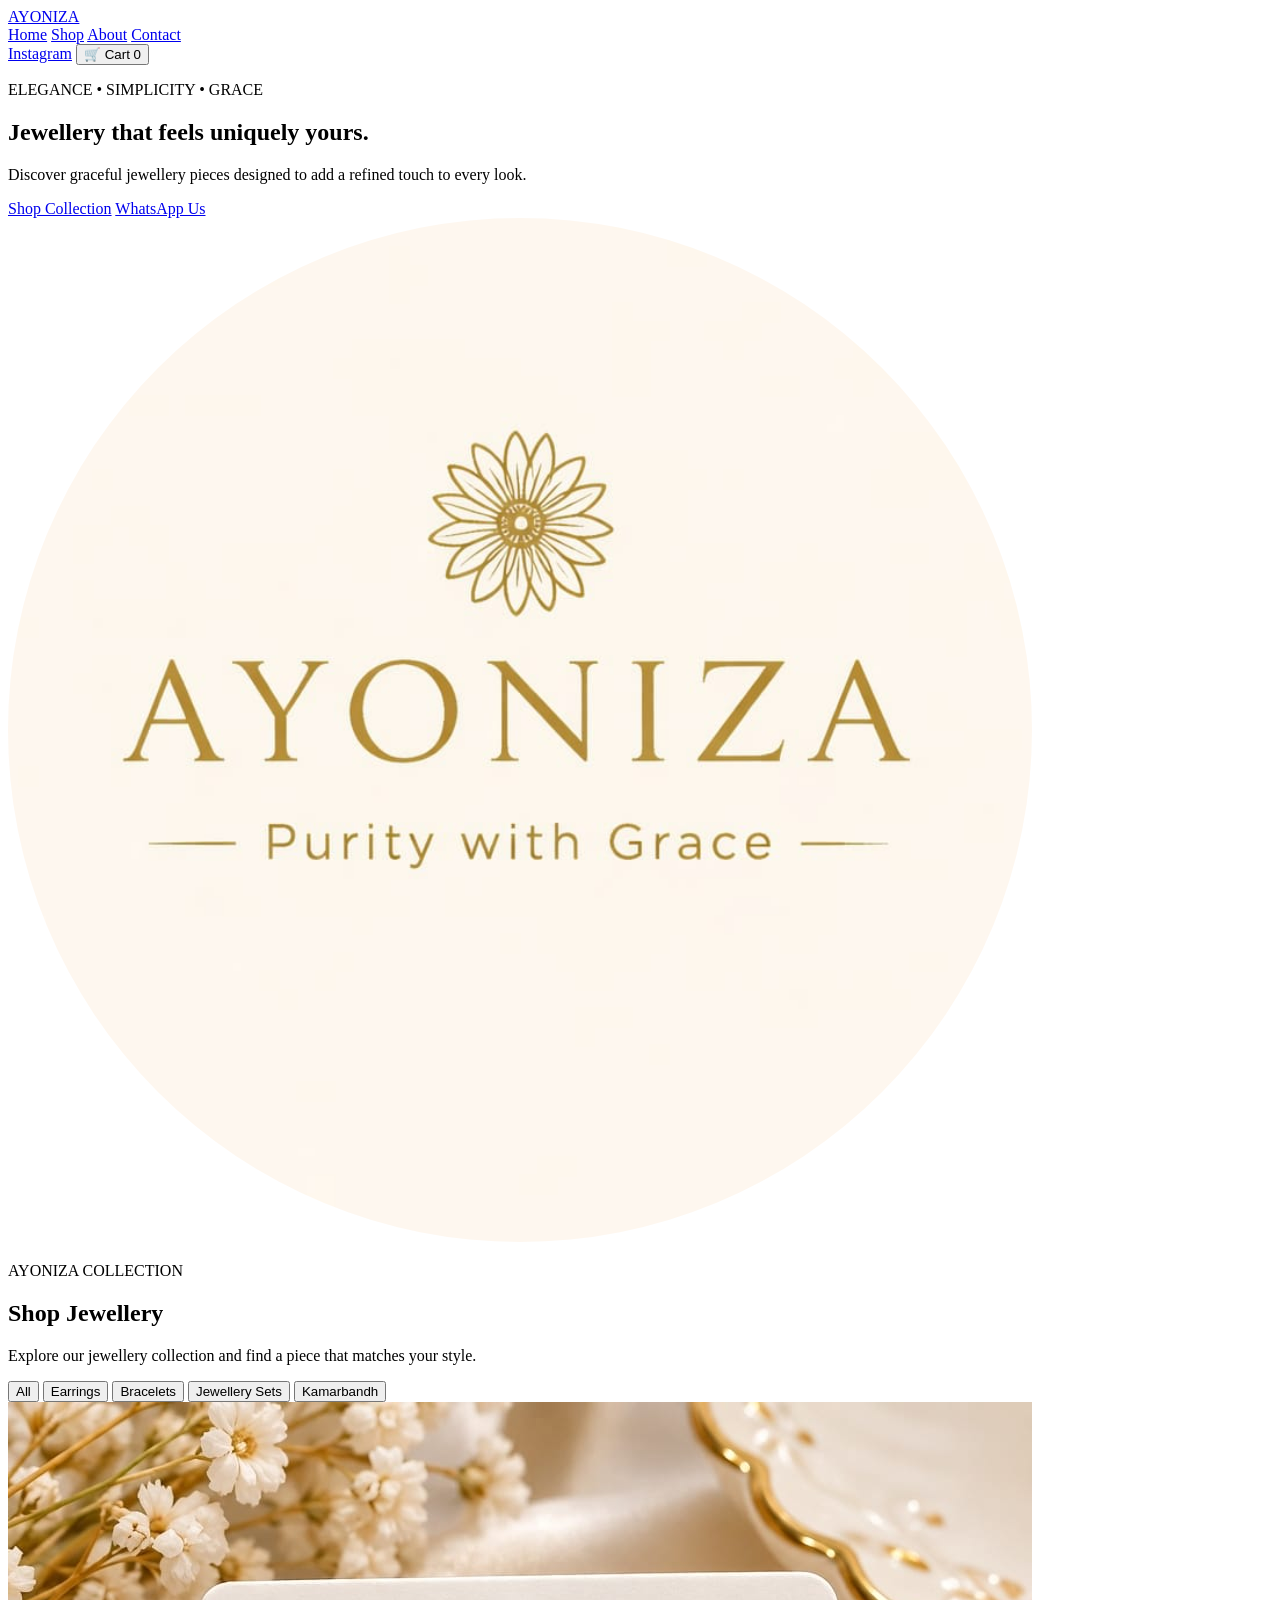
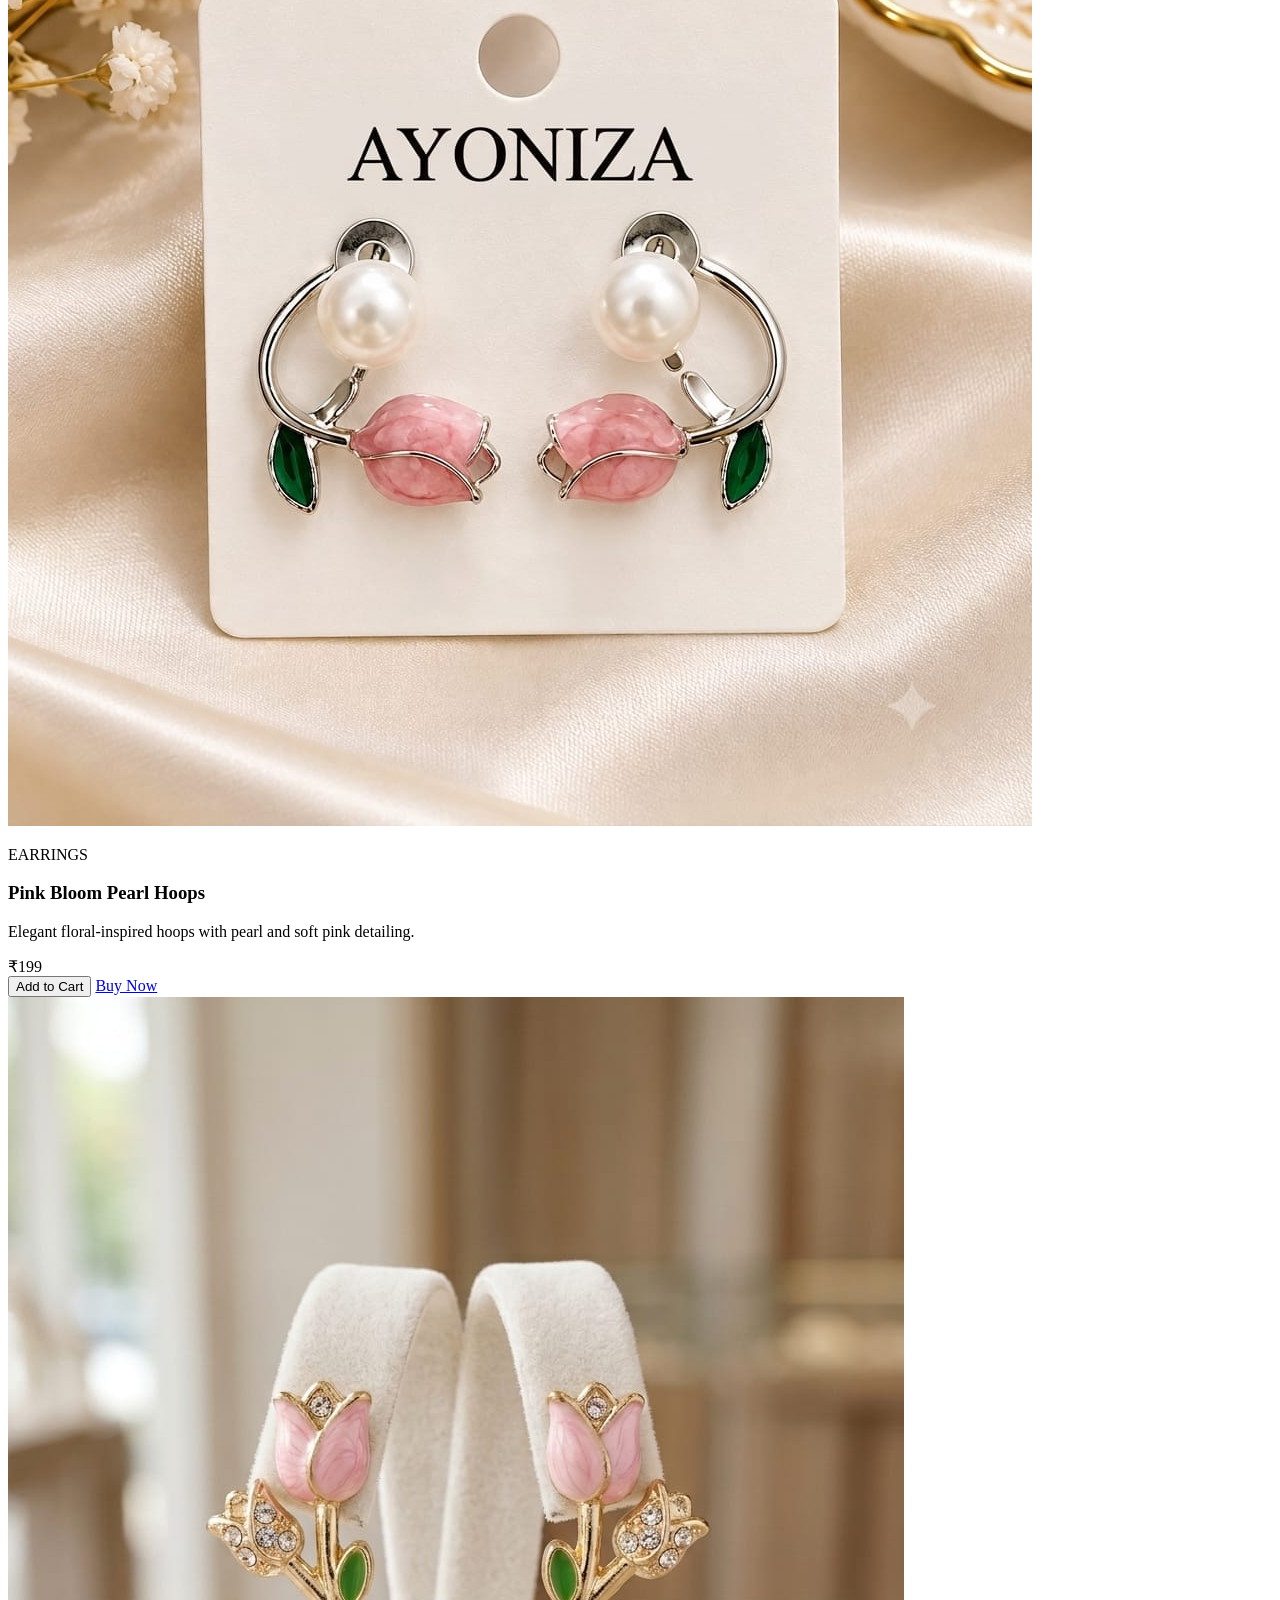
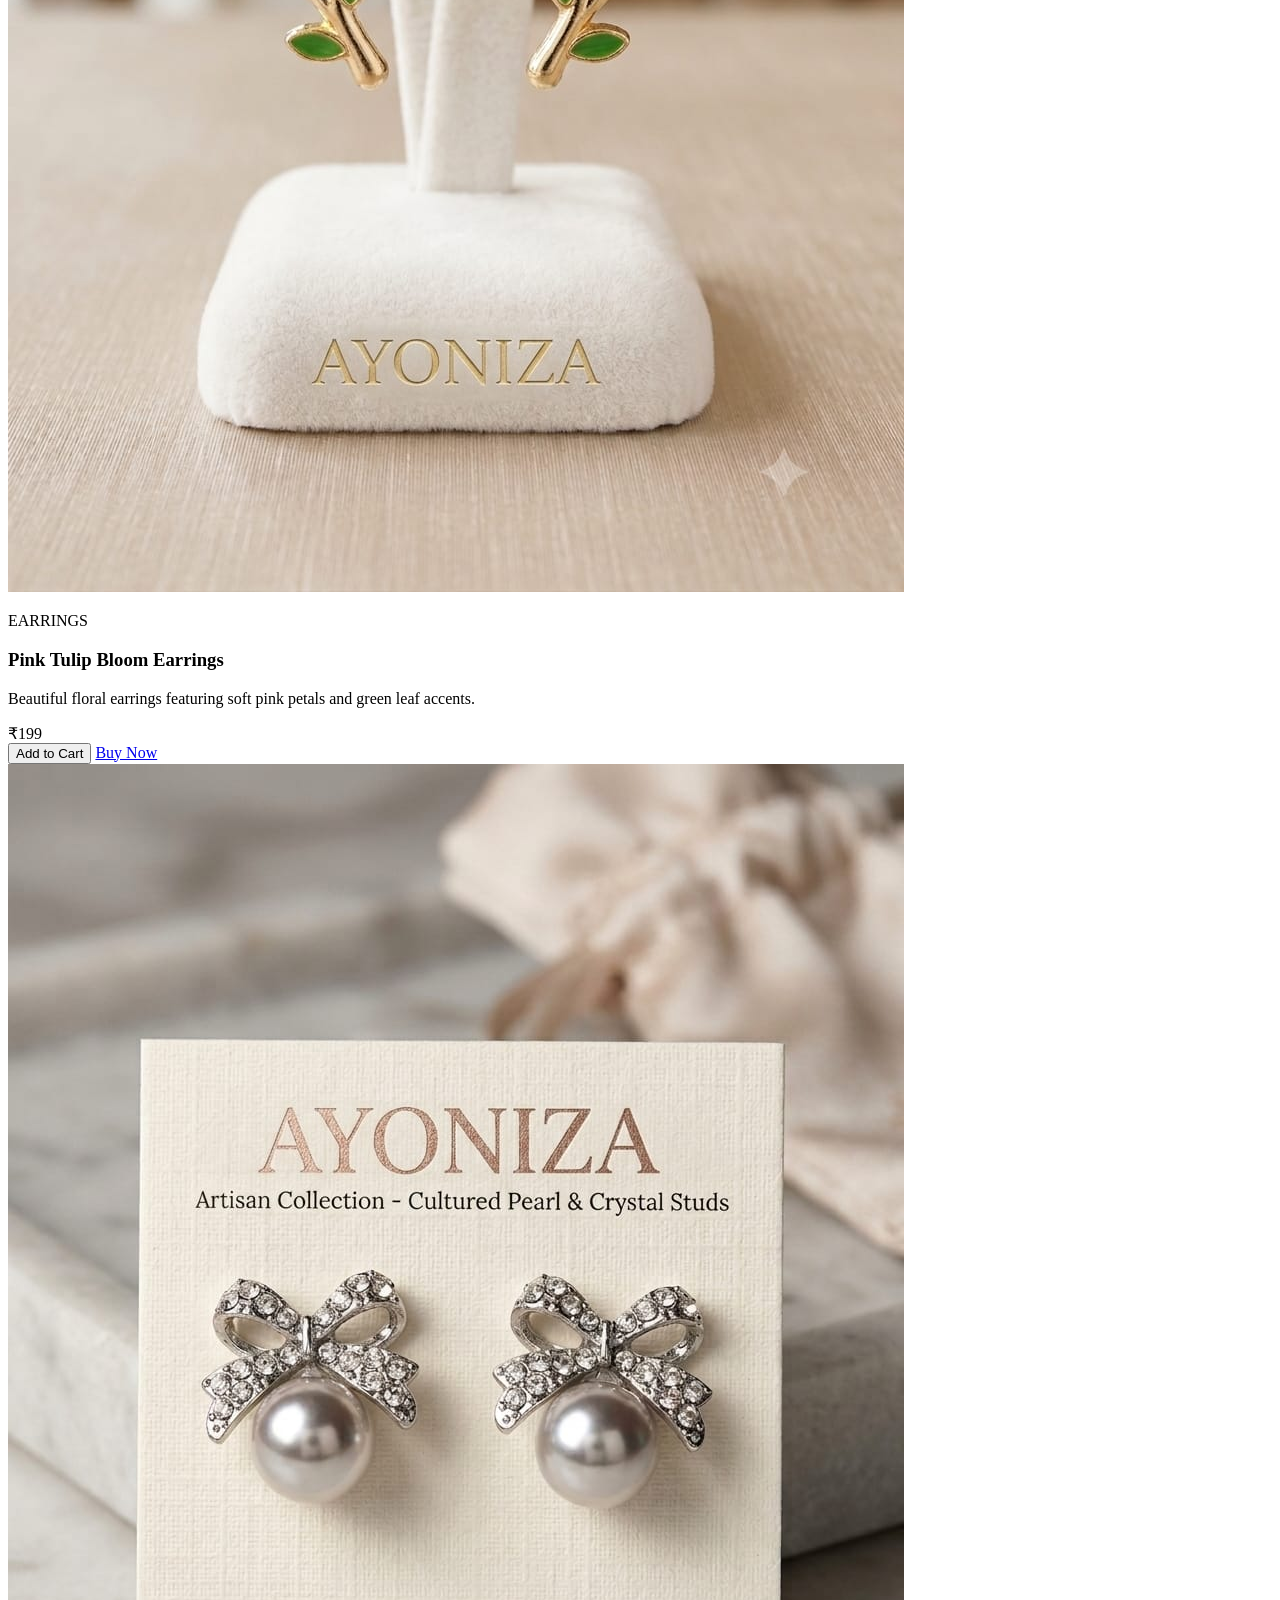
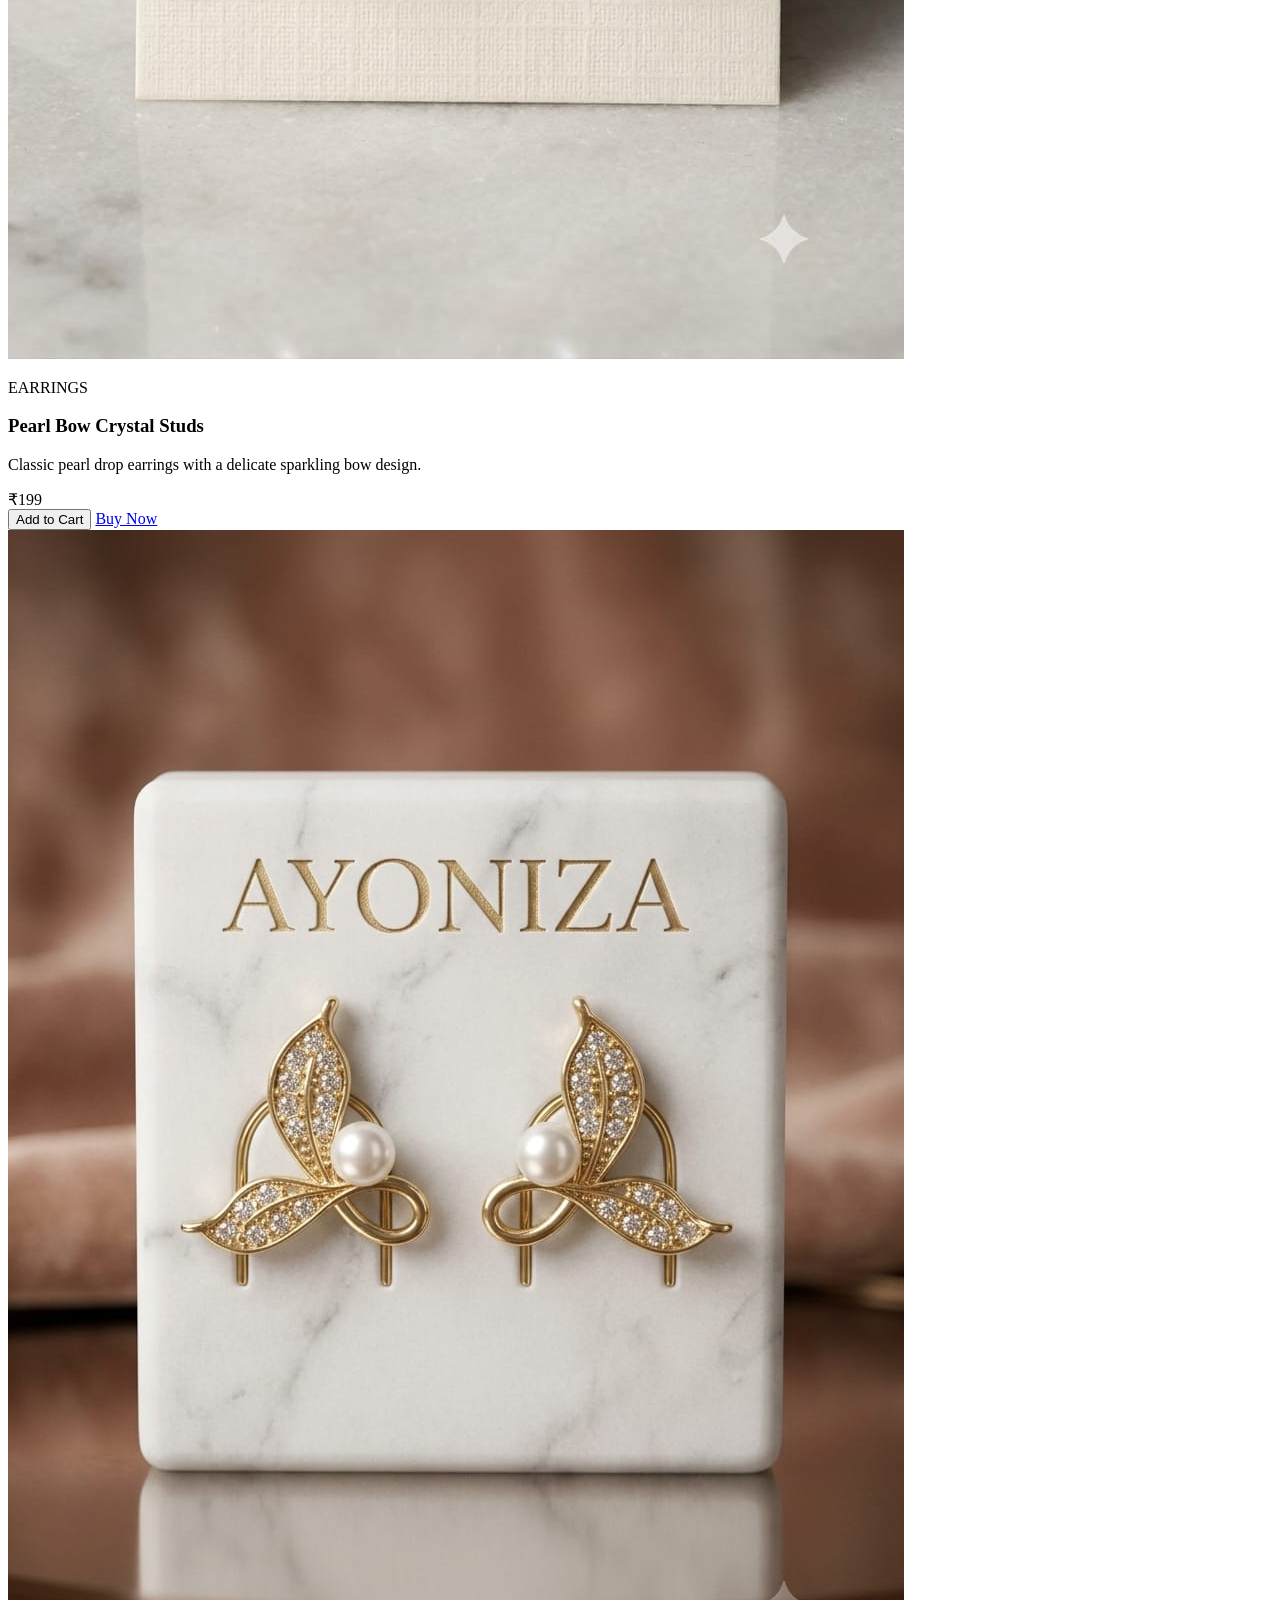
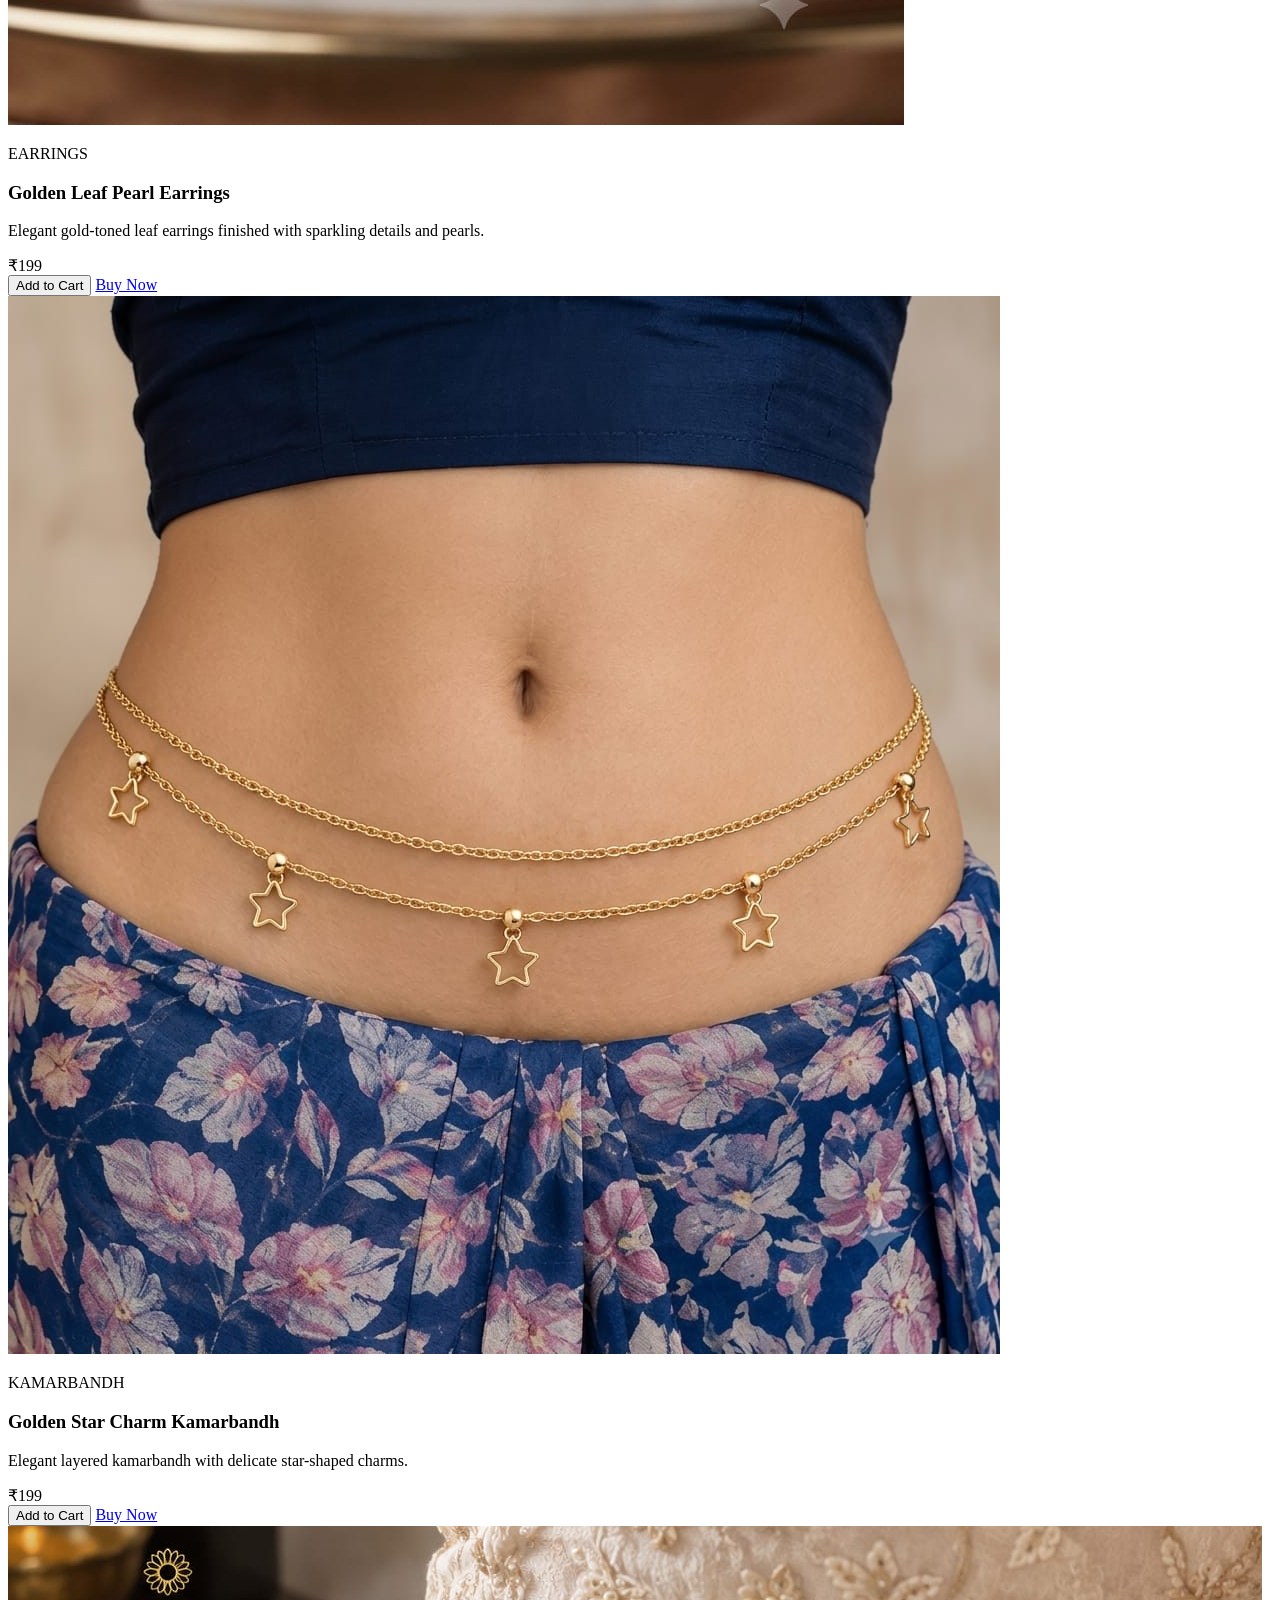
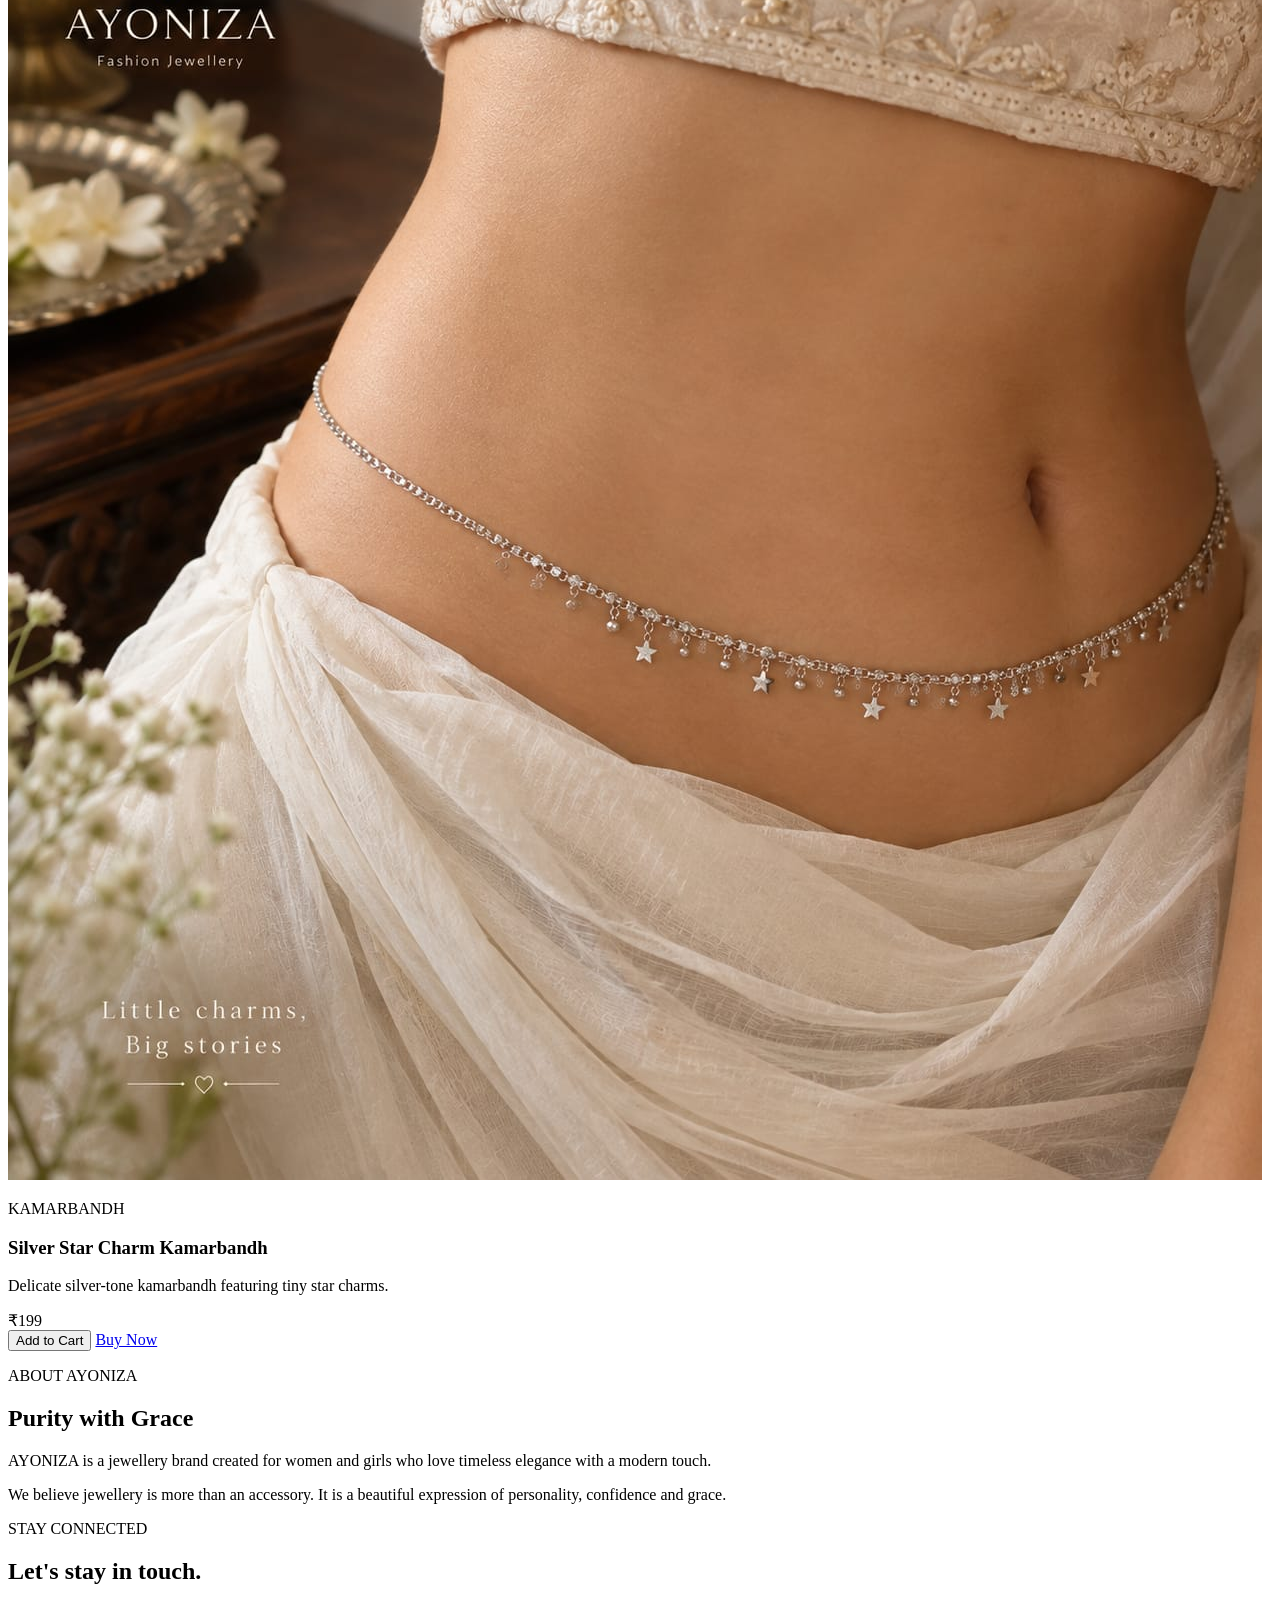
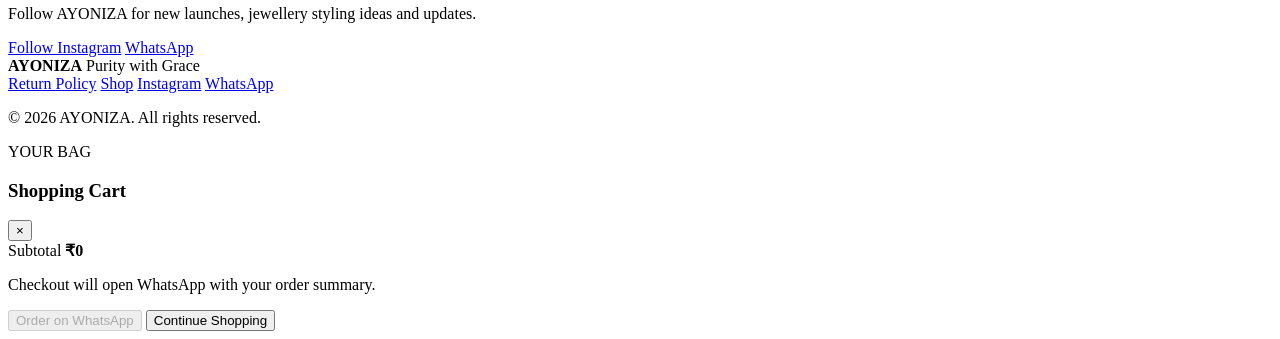
==== commit 0d7e27a1: "Add files via upload" ====
--- a/index.html
+++ b/index.html
@@ -3,6 +3,7 @@
 <head>
 <meta charset="UTF-8">
 <meta name="viewport" content="width=device-width, initial-scale=1.0">
+<meta name="description" content="AYONIZA — elegant jewellery for women who love timeless style with a modern touch. Shop earrings, bracelets, jewellery sets and kamarbandh.">
 <title>AYONIZA | Purity with Grace</title>
 <link rel="stylesheet" href="style.css">
 </head>
@@ -18,7 +19,7 @@
   </nav>
   <div class="nav-actions">
     <a class="instagram-btn" href="https://www.instagram.com/_ayoniza_/" target="_blank" rel="noopener">Instagram</a>
-    <button class="cart-btn" id="openCartBtn" type="button">🛒 Cart <span id="cartCount">0</span></button>
+    <button class="cart-btn" id="openCartBtn" type="button" aria-label="Open cart">🛒 Cart <span id="cartCount">0</span></button>
   </div>
 </header>
 
@@ -30,7 +31,7 @@
     <p class="hero-description">Discover graceful jewellery pieces designed to add a refined touch to every look.</p>
     <div class="buttons">
       <a class="btn primary" href="#shop">Shop Collection</a>
-      <a class="btn secondary" href="https://wa.me/919203703177" target="_blank">WhatsApp Us</a>
+      <a class="btn secondary" href="https://wa.me/919203703177" target="_blank" rel="noopener">WhatsApp Us</a>
     </div>
   </div>
   <div class="hero-logo">
@@ -54,8 +55,9 @@
   </div>
 
   <div class="products-grid">
-    <article class="product-card" data-category="earrings">
-      <div class="product-image"><img src="assets/earring-1.jpg" alt="Pink Bloom Pearl Hoops"></div>
+
+    <article class="product-card" data-category="earrings">
+      <div class="product-image"><img src="assets/earring-1.jpg" alt="Pink Bloom Pearl Hoops" loading="lazy"></div>
       <div class="product-info">
         <p class="product-category">EARRINGS</p>
         <h3>Pink Bloom Pearl Hoops</h3>
@@ -63,14 +65,28 @@
         <div class="product-bottom">
           <span class="product-price">₹199</span>
           <div class="product-actions">
-            <button class="add-cart-btn" data-id="pink-bloom-pearl-hoops" data-name="Pink Bloom Pearl Hoops" data-price="199" data-image="assets/earring-1.jpg">Add to Cart</button>
-          </div>
-        </div>
-      </div>
-    </article>
-
-    <article class="product-card" data-category="earrings">
-      <div class="product-image"><img src="assets/earring-2.jpg" alt="Pink Tulip Bloom Earrings"></div>
+            <button
+                class="add-cart-btn"
+                data-id="pink-bloom-pearl-hoops"
+                data-name="Pink Bloom Pearl Hoops"
+                data-price="199"
+                data-image="assets/earring-1.jpg">
+                Add to Cart
+            </button>
+            <a
+                class="product-button"
+                href="https://wa.me/919203703177?text=Hello%20AYONIZA%2C%20I%20want%20to%20buy%20Pink%20Bloom%20Pearl%20Hoops%20for%20%E2%82%B9199."
+                target="_blank"
+                rel="noopener">
+                Buy Now
+            </a>
+          </div>
+        </div>
+      </div>
+    </article>
+
+    <article class="product-card" data-category="earrings">
+      <div class="product-image"><img src="assets/earring-2.jpg" alt="Pink Tulip Bloom Earrings" loading="lazy"></div>
       <div class="product-info">
         <p class="product-category">EARRINGS</p>
         <h3>Pink Tulip Bloom Earrings</h3>
@@ -78,14 +94,28 @@
         <div class="product-bottom">
           <span class="product-price">₹199</span>
           <div class="product-actions">
-            <button class="add-cart-btn" data-id="pink-tulip-bloom-earrings" data-name="Pink Tulip Bloom Earrings" data-price="199" data-image="assets/earring-2.jpg">Add to Cart</button>
-          </div>
-        </div>
-      </div>
-    </article>
-
-    <article class="product-card" data-category="earrings">
-      <div class="product-image"><img src="assets/earring-3.jpg" alt="Pearl Bow Crystal Studs"></div>
+            <button
+                class="add-cart-btn"
+                data-id="pink-tulip-bloom-earrings"
+                data-name="Pink Tulip Bloom Earrings"
+                data-price="199"
+                data-image="assets/earring-2.jpg">
+                Add to Cart
+            </button>
+            <a
+                class="product-button"
+                href="https://wa.me/919203703177?text=Hello%20AYONIZA%2C%20I%20want%20to%20buy%20Pink%20Tulip%20Bloom%20Earrings%20for%20%E2%82%B9199."
+                target="_blank"
+                rel="noopener">
+                Buy Now
+            </a>
+          </div>
+        </div>
+      </div>
+    </article>
+
+    <article class="product-card" data-category="earrings">
+      <div class="product-image"><img src="assets/earring-3.jpg" alt="Pearl Bow Crystal Studs" loading="lazy"></div>
       <div class="product-info">
         <p class="product-category">EARRINGS</p>
         <h3>Pearl Bow Crystal Studs</h3>
@@ -93,14 +123,28 @@
         <div class="product-bottom">
           <span class="product-price">₹199</span>
           <div class="product-actions">
-            <button class="add-cart-btn" data-id="pearl-bow-crystal-studs" data-name="Pearl Bow Crystal Studs" data-price="199" data-image="assets/earring-3.jpg">Add to Cart</button>
-          </div>
-        </div>
-      </div>
-    </article>
-
-    <article class="product-card" data-category="earrings">
-      <div class="product-image"><img src="assets/earring-4.jpg" alt="Golden Leaf Pearl Earrings"></div>
+            <button
+                class="add-cart-btn"
+                data-id="pearl-bow-crystal-studs"
+                data-name="Pearl Bow Crystal Studs"
+                data-price="199"
+                data-image="assets/earring-3.jpg">
+                Add to Cart
+            </button>
+            <a
+                class="product-button"
+                href="https://wa.me/919203703177?text=Hello%20AYONIZA%2C%20I%20want%20to%20buy%20Pearl%20Bow%20Crystal%20Studs%20for%20%E2%82%B9199."
+                target="_blank"
+                rel="noopener">
+                Buy Now
+            </a>
+          </div>
+        </div>
+      </div>
+    </article>
+
+    <article class="product-card" data-category="earrings">
+      <div class="product-image"><img src="assets/earring-4.jpg" alt="Golden Leaf Pearl Earrings" loading="lazy"></div>
       <div class="product-info">
         <p class="product-category">EARRINGS</p>
         <h3>Golden Leaf Pearl Earrings</h3>
@@ -108,14 +152,28 @@
         <div class="product-bottom">
           <span class="product-price">₹199</span>
           <div class="product-actions">
-            <button class="add-cart-btn" data-id="golden-leaf-pearl-earrings" data-name="Golden Leaf Pearl Earrings" data-price="199" data-image="assets/earring-4.jpg">Add to Cart</button>
+            <button
+                class="add-cart-btn"
+                data-id="golden-leaf-pearl-earrings"
+                data-name="Golden Leaf Pearl Earrings"
+                data-price="199"
+                data-image="assets/earring-4.jpg">
+                Add to Cart
+            </button>
+            <a
+                class="product-button"
+                href="https://wa.me/919203703177?text=Hello%20AYONIZA%2C%20I%20want%20to%20buy%20Golden%20Leaf%20Pearl%20Earrings%20for%20%E2%82%B9199."
+                target="_blank"
+                rel="noopener">
+                Buy Now
+            </a>
           </div>
         </div>
       </div>
     </article>
 
     <article class="product-card" data-category="kamarbandh">
-      <div class="product-image"><img src="assets/kamarbandh-1.png" alt="Golden Star Charm Kamarbandh"></div>
+      <div class="product-image"><img src="assets/kamarbandh-1.png" alt="Golden Star Charm Kamarbandh" loading="lazy"></div>
       <div class="product-info">
         <p class="product-category">KAMARBANDH</p>
         <h3>Golden Star Charm Kamarbandh</h3>
@@ -123,14 +181,28 @@
         <div class="product-bottom">
           <span class="product-price">₹199</span>
           <div class="product-actions">
-            <button class="add-cart-btn" data-id="golden-star-charm-kamarbandh" data-name="Golden Star Charm Kamarbandh" data-price="199" data-image="assets/kamarbandh-1.png">Add to Cart</button>
+            <button
+                class="add-cart-btn"
+                data-id="golden-star-charm-kamarbandh"
+                data-name="Golden Star Charm Kamarbandh"
+                data-price="199"
+                data-image="assets/kamarbandh-1.png">
+                Add to Cart
+            </button>
+            <a
+                class="product-button"
+                href="https://wa.me/919203703177?text=Hello%20AYONIZA%2C%20I%20want%20to%20buy%20Golden%20Star%20Charm%20Kamarbandh%20for%20%E2%82%B9199."
+                target="_blank"
+                rel="noopener">
+                Buy Now
+            </a>
           </div>
         </div>
       </div>
     </article>
 
     <article class="product-card" data-category="kamarbandh">
-      <div class="product-image"><img src="assets/kamarbandh-2.png" alt="Silver Star Charm Kamarbandh"></div>
+      <div class="product-image"><img src="assets/kamarbandh-2.png" alt="Silver Star Charm Kamarbandh" loading="lazy"></div>
       <div class="product-info">
         <p class="product-category">KAMARBANDH</p>
         <h3>Silver Star Charm Kamarbandh</h3>
@@ -138,11 +210,26 @@
         <div class="product-bottom">
           <span class="product-price">₹199</span>
           <div class="product-actions">
-            <button class="add-cart-btn" data-id="silver-star-charm-kamarbandh" data-name="Silver Star Charm Kamarbandh" data-price="199" data-image="assets/kamarbandh-2.png">Add to Cart</button>
-          </div>
-        </div>
-      </div>
-    </article>
+            <button
+                class="add-cart-btn"
+                data-id="silver-star-charm-kamarbandh"
+                data-name="Silver Star Charm Kamarbandh"
+                data-price="199"
+                data-image="assets/kamarbandh-2.png">
+                Add to Cart
+            </button>
+            <a
+                class="product-button"
+                href="https://wa.me/919203703177?text=Hello%20AYONIZA%2C%20I%20want%20to%20buy%20Silver%20Star%20Charm%20Kamarbandh%20for%20%E2%82%B9199."
+                target="_blank"
+                rel="noopener">
+                Buy Now
+            </a>
+          </div>
+        </div>
+      </div>
+    </article>
+
   </div>
 </section>
 
@@ -159,14 +246,25 @@
   <h2>Let's stay in touch.</h2>
   <p>Follow AYONIZA for new launches, jewellery styling ideas and updates.</p>
   <div class="buttons">
-    <a class="btn primary" href="https://www.instagram.com/_ayoniza_/" target="_blank">Follow Instagram</a>
-    <a class="btn secondary" href="https://wa.me/919203703177" target="_blank">WhatsApp</a>
+    <a class="btn primary" href="https://www.instagram.com/_ayoniza_/" target="_blank" rel="noopener">Follow Instagram</a>
+    <a class="btn secondary" href="https://wa.me/919203703177" target="_blank" rel="noopener">WhatsApp</a>
   </div>
 </section>
 </main>
 
 <footer>
-  <div><strong>AYONIZA</strong><span>Purity with Grace</span></div>
+  <div class="footer-brand">
+    <strong>AYONIZA</strong>
+    <span>Purity with Grace</span>
+  </div>
+
+  <div class="footer-links">
+    <a href="return-policy.html">Return Policy</a>
+    <a href="index.html#shop">Shop</a>
+    <a href="https://www.instagram.com/_ayoniza_/" target="_blank" rel="noopener">Instagram</a>
+    <a href="https://wa.me/919203703177" target="_blank" rel="noopener">WhatsApp</a>
+  </div>
+
   <p>© 2026 AYONIZA. All rights reserved.</p>
 </footer>
 
@@ -175,7 +273,7 @@
 <aside class="cart-drawer" id="cartDrawer">
   <div class="cart-header">
     <div><p class="small-title">YOUR BAG</p><h3>Shopping Cart</h3></div>
-    <button class="close-cart" id="closeCartBtn" type="button">×</button>
+    <button class="close-cart" id="closeCartBtn" type="button" aria-label="Close cart">×</button>
   </div>
 
   <div class="cart-items" id="cartItems"></div>
